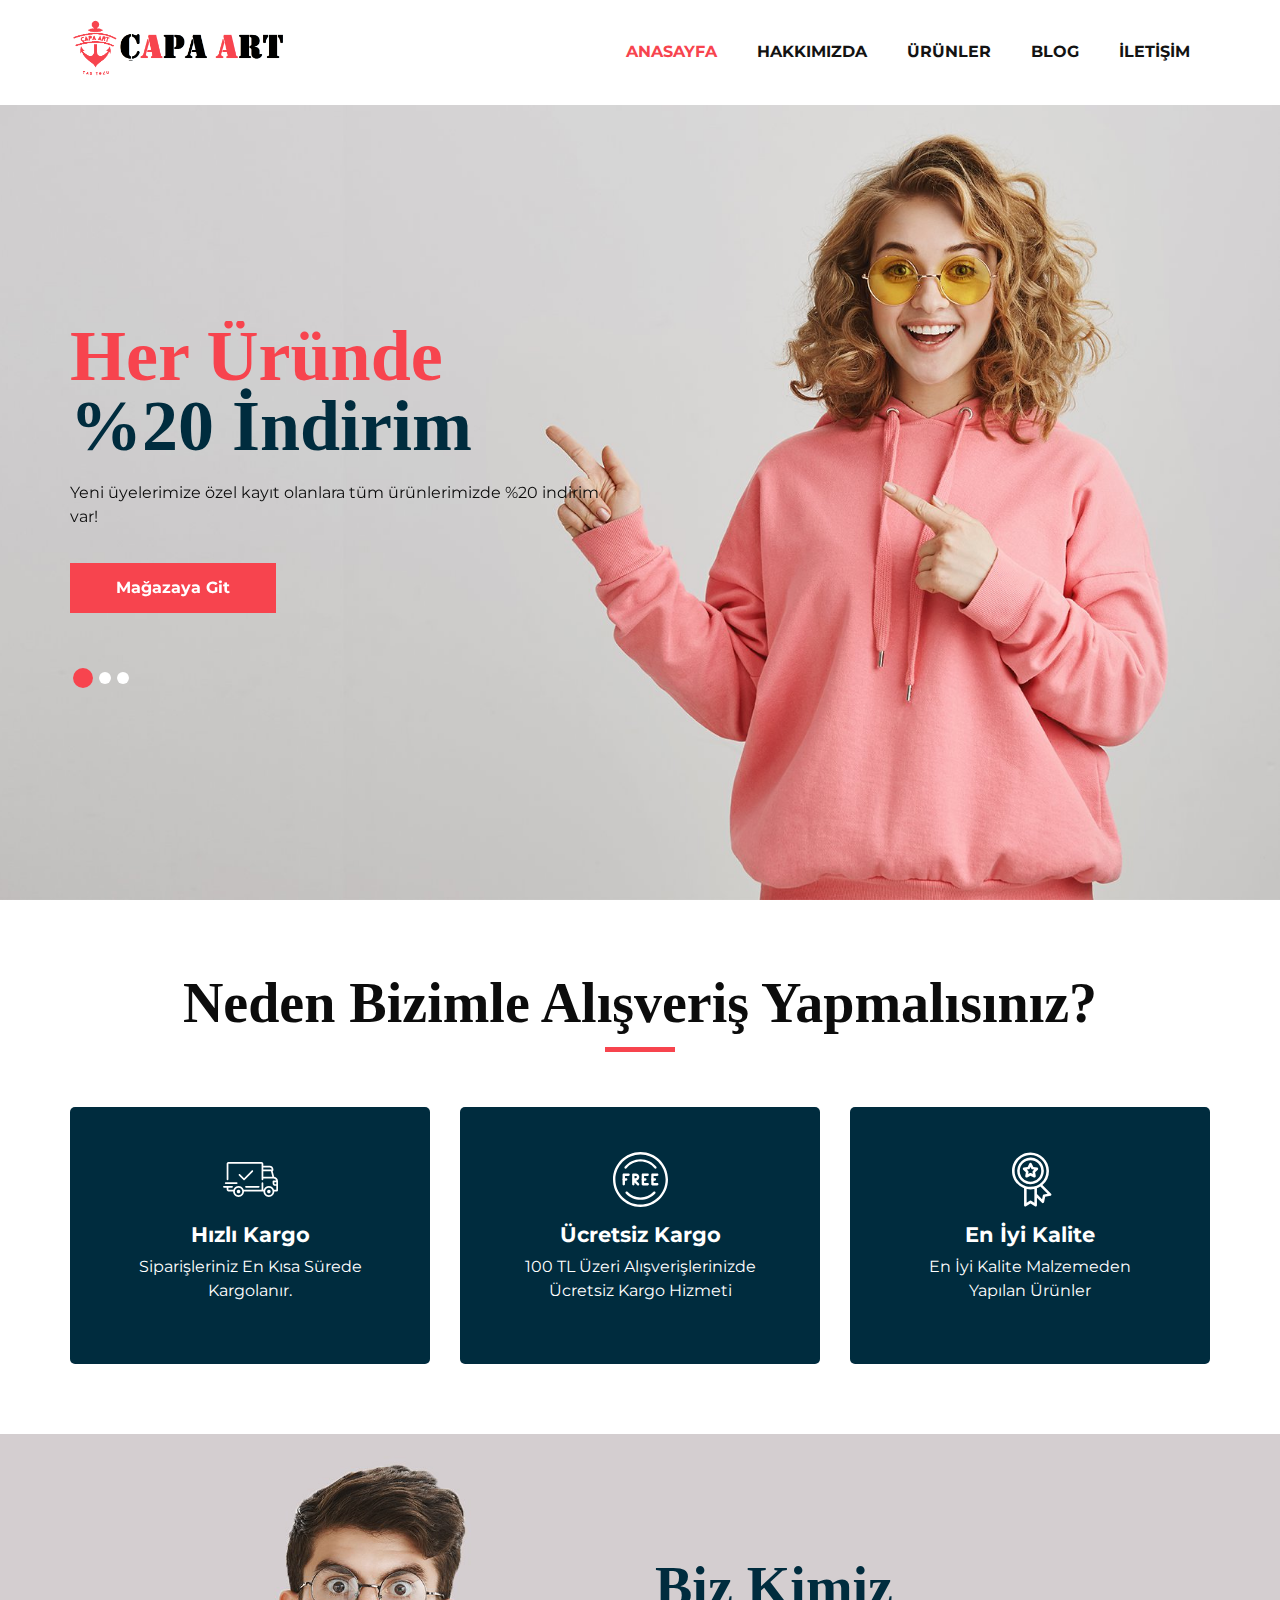
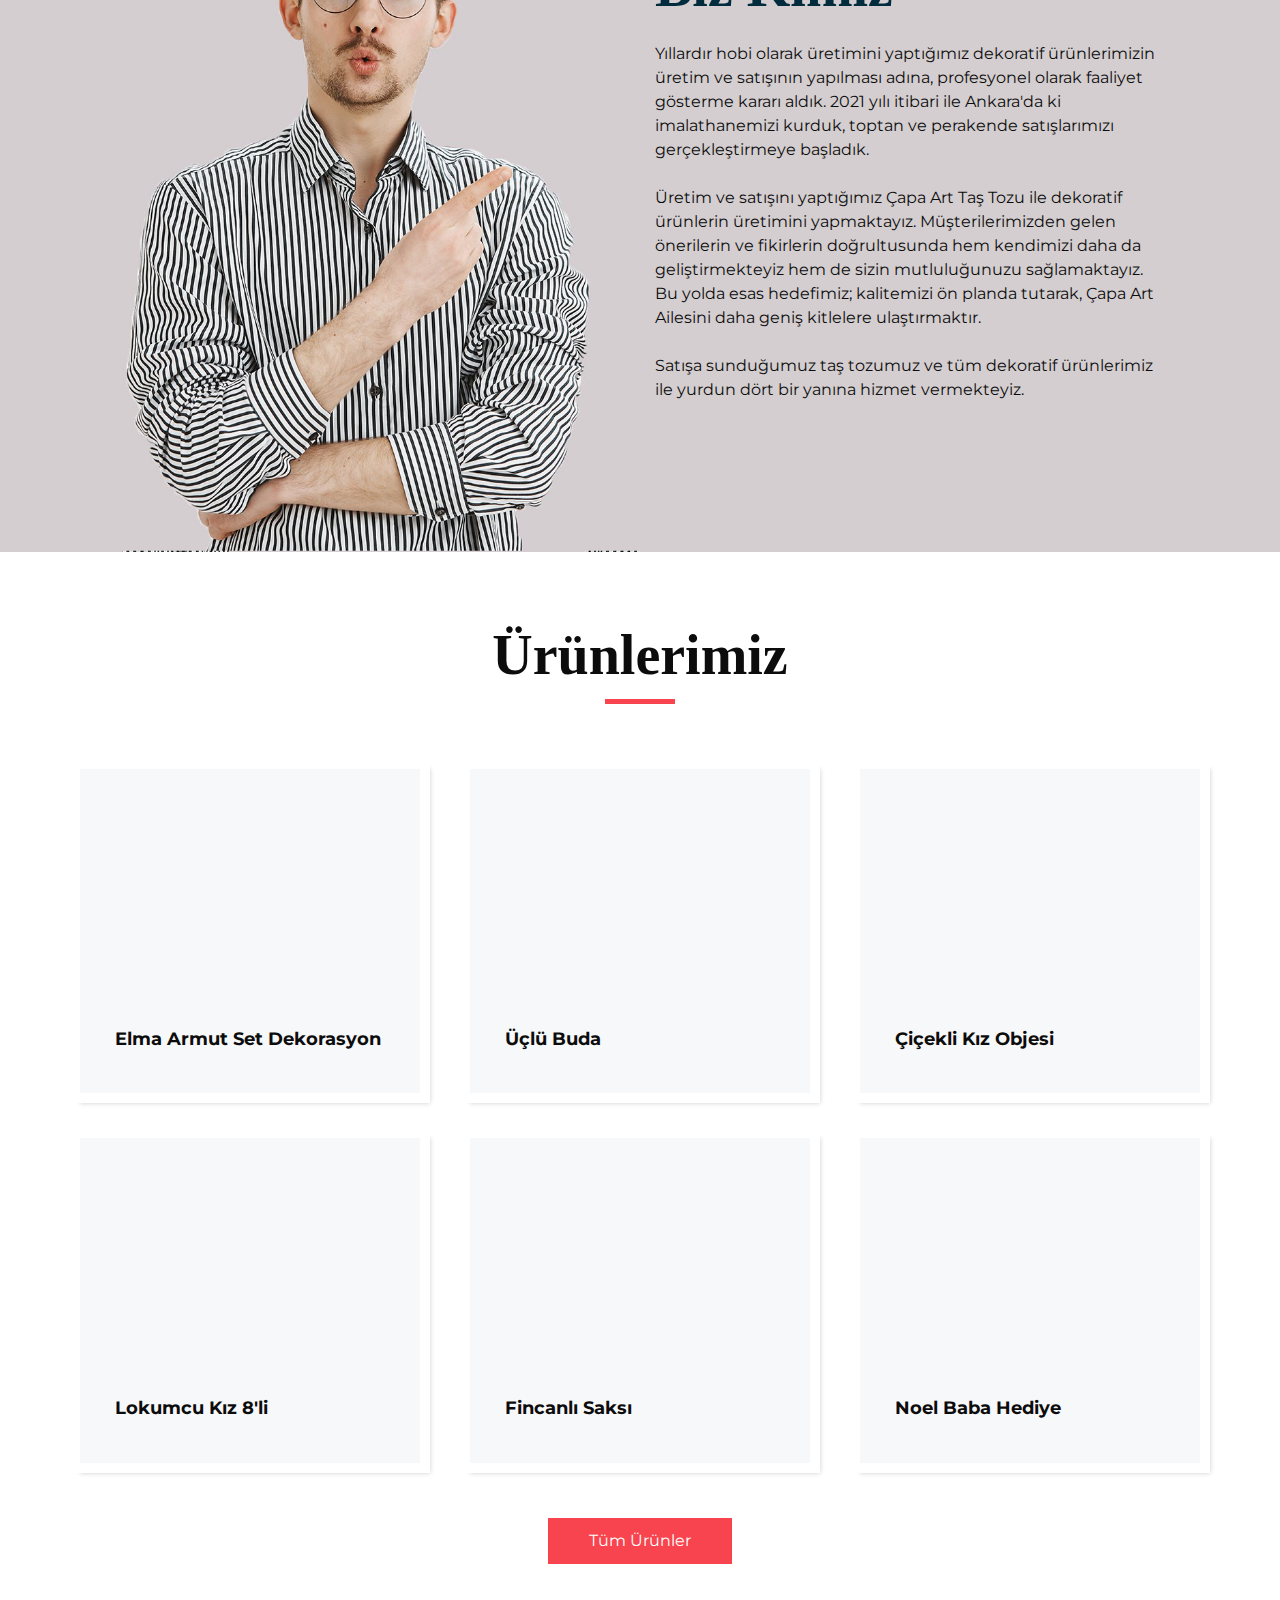
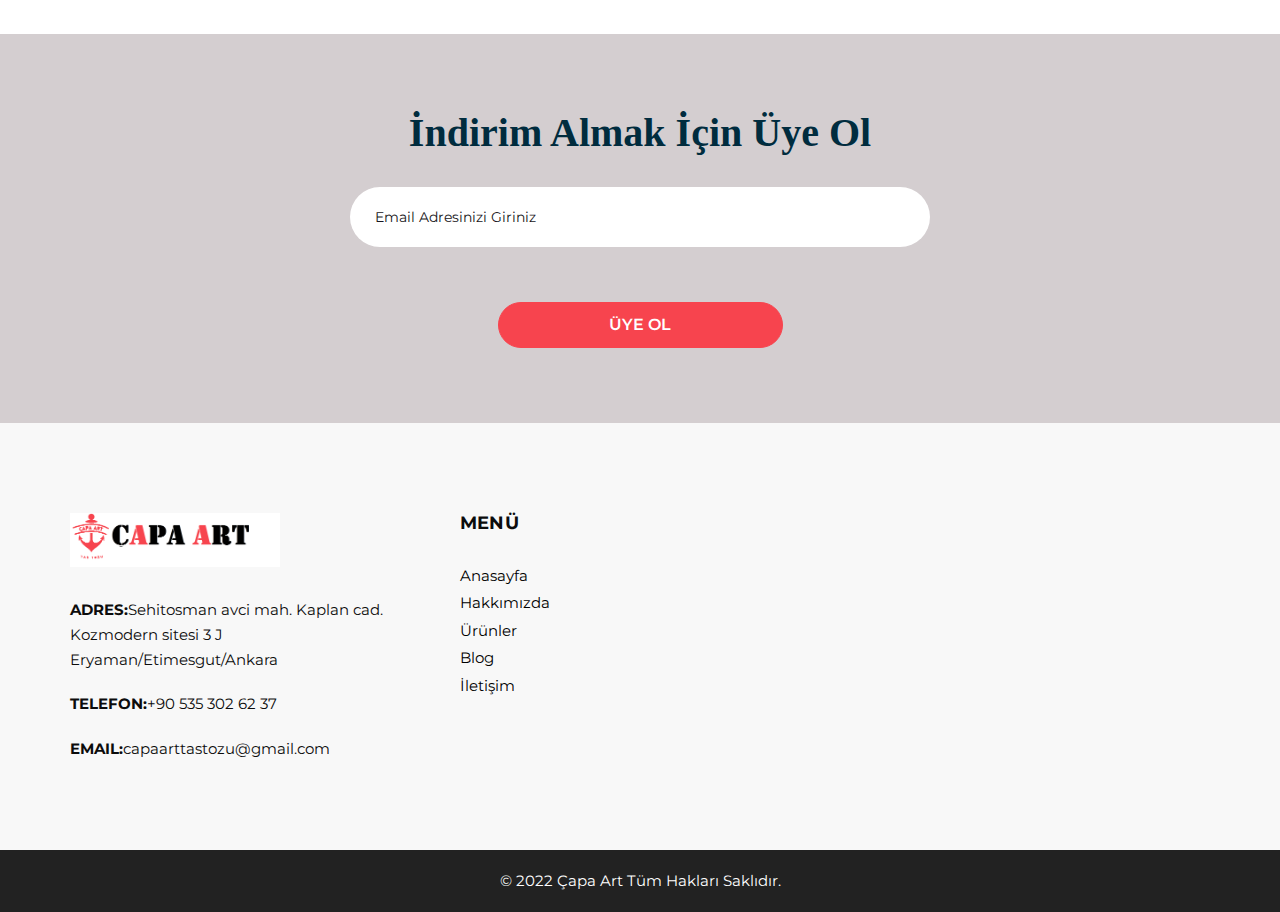
==== index.html @ 8fba6712 "Main | First commit" ====
<!DOCTYPE html>
<html>

<head>
   <!-- Basic -->
   <meta charset="UTF-8" />
   <meta http-equiv="X-UA-Compatible" content="IE=edge" />
   <!-- Mobile Metas -->
   <meta name="viewport" content="width=device-width, initial-scale=1, shrink-to-fit=no" />
   <!-- Site Metas -->
   <meta name="keywords" content="" />
   <meta name="description" content="" />
   <meta name="author" content="" />
   <link rel="shortcut icon" href="images/favicon.png" type="">
   <title>Çapa Art | Anasayfa</title>
   <!-- bootstrap core css -->
   <link rel="stylesheet" type="text/css" href="css/bootstrap.css" />
   <!-- font awesome style -->
   <link href="css/font-awesome.min.css" rel="stylesheet" />
   <!-- Custom styles for this template -->
   <link href="css/style.css" rel="stylesheet" />
   <!-- responsive style -->
   <link href="css/responsive.css" rel="stylesheet" />
</head>

<body>
   <div class="hero_area">
      <!-- header section strats -->
      <header class="header_section">
         <div class="container">
            <nav class="navbar navbar-expand-lg custom_nav-container ">
               <a class="navbar-brand" href="index.html"><img width="250" src="images/logo.png" alt="#" /></a>
               <button class="navbar-toggler" type="button" data-toggle="collapse" data-target="#navbarSupportedContent"
                  aria-controls="navbarSupportedContent" aria-expanded="false" aria-label="Toggle navigation">
                  <span class=""> </span>
               </button>
               <div class="collapse navbar-collapse" id="navbarSupportedContent">
                  <ul class="navbar-nav">
                     <li class="nav-item active">
                        <a class="nav-link" href="index.html">ANASAYFA <span class="sr-only">(current)</span></a>
                     </li>
                     <li class="nav-item dropdown">
                     </li>
                     <li class="nav-item">
                        <a class="nav-link" href="about.html">HAKKIMIZDA</a>
                     </li>
                     <li class="nav-item">
                        <a class="nav-link" href="product.html">ÜRÜNLER</a>
                     </li>
                     <li class="nav-item">
                        <a class="nav-link" href="blog_list.html">BLOG</a>
                     </li>
                     <li class="nav-item">
                        <a class="nav-link" href="contact.html">İLETİŞİM</a>
                     </li>
                  </ul>
               </div>
            </nav>
         </div>
      </header>
      <!-- end header section -->
      <!-- slider section -->
      <section class="slider_section ">
         <div class="slider_bg_box">
            <img src="images/slider-bg.jpg" alt="">
         </div>
         <div id="customCarousel1" class="carousel slide" data-ride="carousel">
            <div class="carousel-inner">
               <div class="carousel-item active">
                  <div class="container ">
                     <div class="row">
                        <div class="col-md-7 col-lg-6 ">
                           <div class="detail-box">
                              <h1>
                                 <span>
                                    Her Üründe
                                 </span>
                                 <br>
                                 %20 İndirim
                              </h1>
                              <p>
                                 Yeni üyelerimize özel kayıt olanlara tüm ürünlerimizde %20 indirim var!
                              </p>
                              <div class="btn-box">
                                 <a href="https://ty.gl/vfxxvucq46" class="btn1" target="_blank">
                                    Mağazaya Git
                                 </a>
                              </div>
                           </div>
                        </div>
                     </div>
                  </div>
               </div>
               <div class="carousel-item ">
                  <div class="container ">
                     <div class="row">
                        <div class="col-md-7 col-lg-6 ">
                           <div class="detail-box">
                              <h1>
                                 <span>
                                    Her Üründe
                                 </span>
                                 <br>
                                 %20 İndirim
                              </h1>
                              <p>
                                 Yeni üyelerimize özel kayıt olanlara tüm ürünlerimizde %20 indirim var!
                              </p>
                              <div class="btn-box">
                                 <a href="https://ty.gl/vfxxvucq46" class="btn1" target="_blank">
                                    Mağazaya Git
                                 </a>
                              </div>
                           </div>
                        </div>
                     </div>
                  </div>
               </div>
               <div class="carousel-item">
                  <div class="container ">
                     <div class="row">
                        <div class="col-md-7 col-lg-6 ">
                           <div class="detail-box">
                              <h1>
                                 <span>
                                    Her Üründe
                                 </span>
                                 <br>
                                 %20 İndirim
                              </h1>
                              <p>
                                 Yeni üyelerimize özel kayıt olanlara tüm ürünlerimizde %20 indirim var!
                              </p>
                              <div class="btn-box">
                                 <a href="https://ty.gl/vfxxvucq46" class="btn1" target="_blank">
                                    Mağazaya Git
                                 </a>
                              </div>
                           </div>
                        </div>
                     </div>
                  </div>
               </div>
            </div>
            <div class="container">
               <ol class="carousel-indicators">
                  <li data-target="#customCarousel1" data-slide-to="0" class="active"></li>
                  <li data-target="#customCarousel1" data-slide-to="1"></li>
                  <li data-target="#customCarousel1" data-slide-to="2"></li>
               </ol>
            </div>
         </div>
      </section>
      <!-- end slider section -->
   </div>
   <!-- why section -->
   <section class="why_section layout_padding">
      <div class="container">
         <div class="heading_container heading_center">
            <h2>
               Neden Bizimle Alışveriş Yapmalısınız?
            </h2>
         </div>
         <div class="row">
            <div class="col-md-4">
               <div class="box ">
                  <div class="img-box">
                     <svg version="1.1" id="Layer_1" xmlns="http://www.w3.org/2000/svg"
                        xmlns:xlink="http://www.w3.org/1999/xlink" x="0px" y="0px" viewBox="0 0 512 512"
                        style="enable-background:new 0 0 512 512;" xml:space="preserve">
                        <g>
                           <g>
                              <path d="M476.158,231.363l-13.259-53.035c3.625-0.77,6.345-3.986,6.345-7.839v-8.551c0-18.566-15.105-33.67-33.67-33.67h-60.392
                                    V110.63c0-9.136-7.432-16.568-16.568-16.568H50.772c-9.136,0-16.568,7.432-16.568,16.568V256c0,4.427,3.589,8.017,8.017,8.017
                                    c4.427,0,8.017-3.589,8.017-8.017V110.63c0-0.295,0.239-0.534,0.534-0.534h307.841c0.295,0,0.534,0.239,0.534,0.534v145.372
                                    c0,4.427,3.589,8.017,8.017,8.017c4.427,0,8.017-3.589,8.017-8.017v-9.088h94.569c0.008,0,0.014,0.002,0.021,0.002
                                    c0.008,0,0.015-0.001,0.022-0.001c11.637,0.008,21.518,7.646,24.912,18.171h-24.928c-4.427,0-8.017,3.589-8.017,8.017v17.102
                                    c0,13.851,11.268,25.119,25.119,25.119h9.086v35.273h-20.962c-6.886-19.883-25.787-34.205-47.982-34.205
                                    s-41.097,14.322-47.982,34.205h-3.86v-60.393c0-4.427-3.589-8.017-8.017-8.017c-4.427,0-8.017,3.589-8.017,8.017v60.391H192.817
                                    c-6.886-19.883-25.787-34.205-47.982-34.205s-41.097,14.322-47.982,34.205H50.772c-0.295,0-0.534-0.239-0.534-0.534v-17.637
                                    h34.739c4.427,0,8.017-3.589,8.017-8.017s-3.589-8.017-8.017-8.017H8.017c-4.427,0-8.017,3.589-8.017,8.017
                                    s3.589,8.017,8.017,8.017h26.188v17.637c0,9.136,7.432,16.568,16.568,16.568h43.304c-0.002,0.178-0.014,0.355-0.014,0.534
                                    c0,27.996,22.777,50.772,50.772,50.772s50.772-22.776,50.772-50.772c0-0.18-0.012-0.356-0.014-0.534h180.67
                                    c-0.002,0.178-0.014,0.355-0.014,0.534c0,27.996,22.777,50.772,50.772,50.772c27.995,0,50.772-22.776,50.772-50.772
                                    c0-0.18-0.012-0.356-0.014-0.534h26.203c4.427,0,8.017-3.589,8.017-8.017v-85.511C512,251.989,496.423,234.448,476.158,231.363z
                                    M375.182,144.301h60.392c9.725,0,17.637,7.912,17.637,17.637v0.534h-78.029V144.301z M375.182,230.881v-52.376h71.235
                                    l13.094,52.376H375.182z M144.835,401.904c-19.155,0-34.739-15.583-34.739-34.739s15.584-34.739,34.739-34.739
                                    c19.155,0,34.739,15.583,34.739,34.739S163.99,401.904,144.835,401.904z M427.023,401.904c-19.155,0-34.739-15.583-34.739-34.739
                                    s15.584-34.739,34.739-34.739c19.155,0,34.739,15.583,34.739,34.739S446.178,401.904,427.023,401.904z M495.967,299.29h-9.086
                                    c-5.01,0-9.086-4.076-9.086-9.086v-9.086h18.171V299.29z" />
                           </g>
                        </g>
                        <g>
                           <g>
                              <path
                                 d="M144.835,350.597c-9.136,0-16.568,7.432-16.568,16.568c0,9.136,7.432,16.568,16.568,16.568
                                    c9.136,0,16.568-7.432,16.568-16.568C161.403,358.029,153.971,350.597,144.835,350.597z" />
                           </g>
                        </g>
                        <g>
                           <g>
                              <path
                                 d="M427.023,350.597c-9.136,0-16.568,7.432-16.568,16.568c0,9.136,7.432,16.568,16.568,16.568
                                    c9.136,0,16.568-7.432,16.568-16.568C443.591,358.029,436.159,350.597,427.023,350.597z" />
                           </g>
                        </g>
                        <g>
                           <g>
                              <path d="M332.96,316.393H213.244c-4.427,0-8.017,3.589-8.017,8.017s3.589,8.017,8.017,8.017H332.96
                                    c4.427,0,8.017-3.589,8.017-8.017S337.388,316.393,332.96,316.393z" />
                           </g>
                        </g>
                        <g>
                           <g>
                              <path d="M127.733,282.188H25.119c-4.427,0-8.017,3.589-8.017,8.017s3.589,8.017,8.017,8.017h102.614
                                    c4.427,0,8.017-3.589,8.017-8.017S132.16,282.188,127.733,282.188z" />
                           </g>
                        </g>
                        <g>
                           <g>
                              <path d="M278.771,173.37c-3.13-3.13-8.207-3.13-11.337,0.001l-71.292,71.291l-37.087-37.087c-3.131-3.131-8.207-3.131-11.337,0
                                    c-3.131,3.131-3.131,8.206,0,11.337l42.756,42.756c1.565,1.566,3.617,2.348,5.668,2.348s4.104-0.782,5.668-2.348l76.96-76.96
                                    C281.901,181.576,281.901,176.501,278.771,173.37z" />
                           </g>
                        </g>
                        <g>
                        </g>
                        <g>
                        </g>
                        <g>
                        </g>
                        <g>
                        </g>
                        <g>
                        </g>
                        <g>
                        </g>
                        <g>
                        </g>
                        <g>
                        </g>
                        <g>
                        </g>
                        <g>
                        </g>
                        <g>
                        </g>
                        <g>
                        </g>
                        <g>
                        </g>
                        <g>
                        </g>
                        <g>
                        </g>
                     </svg>
                  </div>
                  <div class="detail-box">
                     <h5>
                        Hızlı Kargo
                     </h5>
                     <p>
                        Siparişleriniz En Kısa Sürede Kargolanır.
                     </p>
                  </div>
               </div>
            </div>
            <div class="col-md-4">
               <div class="box ">
                  <div class="img-box">
                     <svg version="1.1" id="Capa_1" xmlns="http://www.w3.org/2000/svg"
                        xmlns:xlink="http://www.w3.org/1999/xlink" x="0px" y="0px" viewBox="0 0 490.667 490.667"
                        style="enable-background:new 0 0 490.667 490.667;" xml:space="preserve">
                        <g>
                           <g>
                              <path d="M138.667,192H96c-5.888,0-10.667,4.779-10.667,10.667V288c0,5.888,4.779,10.667,10.667,10.667s10.667-4.779,10.667-10.667
                                    v-74.667h32c5.888,0,10.667-4.779,10.667-10.667S144.555,192,138.667,192z" />
                           </g>
                        </g>
                        <g>
                           <g>
                              <path d="M117.333,234.667H96c-5.888,0-10.667,4.779-10.667,10.667S90.112,256,96,256h21.333c5.888,0,10.667-4.779,10.667-10.667
                                    S123.221,234.667,117.333,234.667z" />
                           </g>
                        </g>
                        <g>
                           <g>
                              <path d="M245.333,0C110.059,0,0,110.059,0,245.333s110.059,245.333,245.333,245.333s245.333-110.059,245.333-245.333
                                    S380.608,0,245.333,0z M245.333,469.333c-123.52,0-224-100.48-224-224s100.48-224,224-224s224,100.48,224,224
                                    S368.853,469.333,245.333,469.333z" />
                           </g>
                        </g>
                        <g>
                           <g>
                              <path d="M386.752,131.989C352.085,88.789,300.544,64,245.333,64s-106.752,24.789-141.419,67.989
                                    c-3.691,4.587-2.965,11.307,1.643,14.997c4.587,3.691,11.307,2.965,14.976-1.643c30.613-38.144,76.096-60.011,124.8-60.011
                                    s94.187,21.867,124.779,60.011c2.112,2.624,5.205,3.989,8.32,3.989c2.368,0,4.715-0.768,6.677-2.347
                                    C389.717,143.296,390.443,136.576,386.752,131.989z" />
                           </g>
                        </g>
                        <g>
                           <g>
                              <path
                                 d="M376.405,354.923c-4.224-4.032-11.008-3.861-15.061,0.405c-30.613,32.235-71.808,50.005-116.011,50.005
                                    s-85.397-17.771-115.989-50.005c-4.032-4.309-10.816-4.437-15.061-0.405c-4.309,4.053-4.459,10.816-0.405,15.083
                                    c34.667,36.544,81.344,56.661,131.456,56.661s96.789-20.117,131.477-56.661C380.864,365.739,380.693,358.976,376.405,354.923z" />
                           </g>
                        </g>
                        <g>
                           <g>
                              <path d="M206.805,255.723c15.701-2.027,27.861-15.488,27.861-31.723c0-17.643-14.357-32-32-32h-21.333
                                    c-5.888,0-10.667,4.779-10.667,10.667v42.581c0,0.043,0,0.107,0,0.149V288c0,5.888,4.779,10.667,10.667,10.667
                                    S192,293.888,192,288v-16.917l24.448,24.469c2.091,2.069,4.821,3.115,7.552,3.115c2.731,0,5.461-1.045,7.531-3.136
                                    c4.16-4.16,4.16-10.923,0-15.083L206.805,255.723z M192,234.667v-21.333h10.667c5.867,0,10.667,4.779,10.667,10.667
                                    s-4.8,10.667-10.667,10.667H192z" />
                           </g>
                        </g>
                        <g>
                           <g>
                              <path d="M309.333,277.333h-32v-64h32c5.888,0,10.667-4.779,10.667-10.667S315.221,192,309.333,192h-42.667
                                    c-5.888,0-10.667,4.779-10.667,10.667V288c0,5.888,4.779,10.667,10.667,10.667h42.667c5.888,0,10.667-4.779,10.667-10.667
                                    S315.221,277.333,309.333,277.333z" />
                           </g>
                        </g>
                        <g>
                           <g>
                              <path d="M288,234.667h-21.333c-5.888,0-10.667,4.779-10.667,10.667S260.779,256,266.667,256H288
                                    c5.888,0,10.667-4.779,10.667-10.667S293.888,234.667,288,234.667z" />
                           </g>
                        </g>
                        <g>
                           <g>
                              <path d="M394.667,277.333h-32v-64h32c5.888,0,10.667-4.779,10.667-10.667S400.555,192,394.667,192H352
                                    c-5.888,0-10.667,4.779-10.667,10.667V288c0,5.888,4.779,10.667,10.667,10.667h42.667c5.888,0,10.667-4.779,10.667-10.667
                                    S400.555,277.333,394.667,277.333z" />
                           </g>
                        </g>
                        <g>
                           <g>
                              <path d="M373.333,234.667H352c-5.888,0-10.667,4.779-10.667,10.667S346.112,256,352,256h21.333
                                    c5.888,0,10.667-4.779,10.667-10.667S379.221,234.667,373.333,234.667z" />
                           </g>
                        </g>
                        <g>
                        </g>
                        <g>
                        </g>
                        <g>
                        </g>
                        <g>
                        </g>
                        <g>
                        </g>
                        <g>
                        </g>
                        <g>
                        </g>
                        <g>
                        </g>
                        <g>
                        </g>
                        <g>
                        </g>
                        <g>
                        </g>
                        <g>
                        </g>
                        <g>
                        </g>
                        <g>
                        </g>
                        <g>
                        </g>
                     </svg>
                  </div>
                  <div class="detail-box">
                     <h5>
                        Ücretsiz Kargo
                     </h5>
                     <p>
                        100 TL Üzeri Alışverişlerinizde Ücretsiz Kargo Hizmeti
                     </p>
                  </div>
               </div>
            </div>
            <div class="col-md-4">
               <div class="box ">
                  <div class="img-box">
                     <svg id="_30_Premium" height="512" viewBox="0 0 512 512" width="512"
                        xmlns="http://www.w3.org/2000/svg" data-name="30_Premium">
                        <g id="filled">
                           <path
                              d="m252.92 300h3.08a124.245 124.245 0 1 0 -4.49-.09c.075.009.15.023.226.03.394.039.789.06 1.184.06zm-96.92-124a100 100 0 1 1 100 100 100.113 100.113 0 0 1 -100-100z" />
                           <path
                              d="m447.445 387.635-80.4-80.4a171.682 171.682 0 0 0 60.955-131.235c0-94.841-77.159-172-172-172s-172 77.159-172 172c0 73.747 46.657 136.794 112 161.2v158.8c-.3 9.289 11.094 15.384 18.656 9.984l41.344-27.562 41.344 27.562c7.574 5.4 18.949-.7 18.656-9.984v-70.109l46.6 46.594c6.395 6.789 18.712 3.025 20.253-6.132l9.74-48.724 48.725-9.742c9.163-1.531 12.904-13.893 6.127-20.252zm-339.445-211.635c0-81.607 66.393-148 148-148s148 66.393 148 148-66.393 148-148 148-148-66.393-148-148zm154.656 278.016a12 12 0 0 0 -13.312 0l-29.344 19.562v-129.378a172.338 172.338 0 0 0 72 0v129.38zm117.381-58.353a12 12 0 0 0 -9.415 9.415l-6.913 34.58-47.709-47.709v-54.749a171.469 171.469 0 0 0 31.467-15.6l67.151 67.152z" />
                           <path
                              d="m287.62 236.985c8.349 4.694 19.251-3.212 17.367-12.618l-5.841-35.145 25.384-25c7.049-6.5 2.89-19.3-6.634-20.415l-35.23-5.306-15.933-31.867c-4.009-8.713-17.457-8.711-21.466 0l-15.933 31.866-35.23 5.306c-9.526 1.119-13.681 13.911-6.634 20.415l25.384 25-5.841 35.145c-1.879 9.406 9 17.31 17.367 12.618l31.62-16.414zm-53-32.359 2.928-17.615a12 12 0 0 0 -3.417-10.516l-12.721-12.531 17.658-2.66a12 12 0 0 0 8.947-6.5l7.985-15.971 7.985 15.972a12 12 0 0 0 8.947 6.5l17.658 2.66-12.723 12.535a12 12 0 0 0 -3.417 10.516l2.928 17.615-15.849-8.231a12 12 0 0 0 -11.058 0z" />
                        </g>
                     </svg>
                  </div>
                  <div class="detail-box">
                     <h5>
                        En İyi Kalite
                     </h5>
                     <p>
                        En İyi Kalite Malzemeden Yapılan Ürünler
                     </p>
                  </div>
               </div>
            </div>
         </div>
      </div>
   </section>
   <!-- end why section -->

   <!-- arrival section -->
   <section class="arrival_section">
      <div class="container">
         <div class="box">
            <div class="arrival_bg_box">
               <img src="images/arrival-bg.png" alt="">
            </div>
            <div class="row">
               <div class="col-md-6 ml-auto">
                  <div class="heading_container remove_line_bt">
                     <h2>
                        Biz Kimiz
                     </h2>
                  </div>
                  <p style="margin-top: 20px;margin-bottom: 30px;">
                     Yıllardır hobi olarak üretimini yaptığımız dekoratif ürünlerimizin üretim ve satışının yapılması
                     adına, profesyonel olarak faaliyet gösterme kararı aldık. 2021 yılı itibari ile Ankara'da ki
                     imalathanemizi kurduk, toptan ve perakende satışlarımızı gerçekleştirmeye başladık.
                     <br><br>
                     Üretim ve satışını yaptığımız Çapa Art Taş Tozu ile dekoratif ürünlerin üretimini yapmaktayız.
                     Müşterilerimizden gelen önerilerin ve fikirlerin doğrultusunda hem kendimizi daha da
                     geliştirmekteyiz hem de sizin mutluluğunuzu sağlamaktayız. Bu yolda esas hedefimiz; kalitemizi ön
                     planda tutarak, Çapa Art Ailesini daha geniş kitlelere ulaştırmaktır.
                     <br><br>
                     Satışa sunduğumuz taş tozumuz ve tüm dekoratif ürünlerimiz ile yurdun dört bir yanına hizmet
                     vermekteyiz.
                  </p>
               </div>
            </div>
         </div>
      </div>
   </section>
   <!-- end arrival section -->

   <!-- product section -->
   <section class="product_section layout_padding">
      <div class="container">
         <div class="heading_container heading_center">
            <h2>
               Ürünlerimiz
            </h2>
         </div>
         <div class="row">
            <div class="col-sm-6 col-md-4 col-lg-4">
               <div class="box">
                  <div class="option_container">
                     <div class="options">
                        <a href="https://www.trendyol.com/pd/capaart/elma-armut-set-dekorasyon-p-356687159?boutiqueId=61&merchantId=430963&filterOverPriceListings=false" class="option2" target="_blank">
                           Şimdi Al
                        </a>
                     </div>
                  </div>
                  <div class="img-box">
                     <img src="https://cdn.dsmcdn.com/ty539/product/media/images/20220923/1/178693247/575544920/1/1_org_zoom.jpg" alt="">
                  </div>
                  <div class="detail-box">
                     <h5>
                        Elma Armut Set Dekorasyon
                     </h5>
                  </div>
               </div>
            </div>
            <div class="col-sm-6 col-md-4 col-lg-4">
               <div class="box">
                  <div class="option_container">
                     <div class="options">
                        <a href="https://www.trendyol.com/pd/capaart/uclu-buda-p-132613426?boutiqueId=61&merchantId=430963&filterOverPriceListings=false" class="option2" target="_blank">
                           Şimdi Al
                        </a>
                     </div>
                  </div>
                  <div class="img-box">
                     <img src="https://cdn.dsmcdn.com/ty158/product/media/images/20210815/17/118834728/227393392/0/0_org_zoom.jpg" alt="">
                  </div>
                  <div class="detail-box">
                     <h5>
                        Üçlü Buda
                     </h5>
                  </div>
               </div>
            </div>
            <div class="col-sm-6 col-md-4 col-lg-4">
               <div class="box">
                  <div class="option_container">
                     <div class="options">
                        <a href="https://www.trendyol.com/pd/capaart/cicekli-kiz-objesi-p-167688982?boutiqueId=61&merchantId=430963&filterOverPriceListings=false" class="option2" target="_blank">
                           Şimdi Al
                        </a>
                     </div>
                  </div>
                  <div class="img-box">
                     <img src="https://cdn.dsmcdn.com/ty209/product/media/images/20211024/21/155697282/273058395/0/0_org_zoom.jpg" alt="">
                  </div>
                  <div class="detail-box">
                     <h5>
                        Çiçekli Kız Objesi
                     </h5>
                  </div>
               </div>
            </div>
            <div class="col-sm-6 col-md-4 col-lg-4">
               <div class="box">
                  <div class="option_container">
                     <div class="options">
                        <a href="https://www.trendyol.com/capaart/lokumcu-kiz-8-li-p-140455099?boutiqueId=61&merchantId=430963&filterOverPriceListings=false&sav=true" class="option2" target="_blank">
                           Şimdi Al
                        </a>
                     </div>
                  </div>
                  <div class="img-box">
                     <img src="https://cdn.dsmcdn.com/ty296/product/media/images/20220114/17/26692023/238621809/1/1_org_zoom.jpg" alt="">
                  </div>
                  <div class="detail-box">
                     <h5>
                        Lokumcu Kız 8'li
                     </h5>
                  </div>
               </div>
            </div>
            <div class="col-sm-6 col-md-4 col-lg-4">
               <div class="box">
                  <div class="option_container">
                     <div class="options">
                        <a href="https://www.trendyol.com/pd/capaart/fincanli-saksi-p-140512821?boutiqueId=61&merchantId=430963&filterOverPriceListings=false" class="option2" target="_blank">
                           Şimdi Al
                        </a>
                     </div>
                  </div>
                  <div class="img-box">
                     <img src="https://cdn.dsmcdn.com/ty172/product/media/images/20210907/22/127314982/238688054/0/0_org_zoom.jpg" alt="">
                  </div>
                  <div class="detail-box">
                     <h5>
                        Fincanlı Saksı
                     </h5>
                  </div>
               </div>
            </div>
            <div class="col-sm-6 col-md-4 col-lg-4">
               <div class="box">
                  <div class="option_container">
                     <div class="options">
                        <a href="https://www.trendyol.com/capaart/noel-baba-hediye-p-205269944?boutiqueId=61&merchantId=430963&filterOverPriceListings=false&sav=true" class="option2" target="_blank">
                           Şimdi Al
                        </a>
                     </div>
                  </div>
                  <div class="img-box">
                     <img src="https://cdn.dsmcdn.com/ty269/product/media/images/20211211/9/8690257/334948841/1/1_org_zoom.jpg" alt="">
                  </div>
                  <div class="detail-box">
                     <h5>
                        Noel Baba Hediye
                     </h5>
                  </div>
               </div>
            </div>
         </div>
         <div class="btn-box">
            <a href="product.html">
               Tüm Ürünler
            </a>
         </div>
      </div>
   </section>
   <!-- end product section -->

   <!-- subscribe section -->
   <section class="subscribe_section">
      <div class="container-fuild">
         <div class="box">
            <div class="row">
               <div class="col-md-6 offset-md-3">
                  <div class="subscribe_form ">
                     <div class="heading_container heading_center">
                        <h3>İndirim Almak İçin Üye Ol</h3>
                     </div>
                     <form action="">
                        <input type="email" placeholder="Email Adresinizi Giriniz">
                        <button>
                           Üye Ol
                        </button>
                     </form>
                  </div>
               </div>
            </div>
         </div>
      </div>
   </section>
   <!-- end subscribe section -->
   <!-- footer start -->
   <footer>
      <div class="container">
         <div class="row">
            <div class="col-md-4">
               <div class="full">
                  <div class="logo_footer">
                     <a href="#"><img width="210" src="images/logo.png" alt="#" /></a>
                  </div>
                  <div class="information_f">
                     <p><strong>ADRES:</strong>Sehitosman avci mah. Kaplan cad. Kozmodern sitesi 3 J
                        Eryaman/Etimesgut/Ankara</p>
                     <p><strong>TELEFON:</strong>+90 535 302 62 37</p>
                     <p><strong>EMAIL:</strong>capaarttastozu@gmail.com</p>
                  </div>
               </div>
            </div>
            <div class="col-md-8">
               <div class="row">
                  <div class="col-md-3">
                     <div class="row">
                        <div class="col-md-6">
                           <div class="widget_menu">
                              <h3>Menü</h3>
                              <ul>
                                 <li><a href="index.html">Anasayfa</a></li>
                                 <li><a href="about.html">Hakkımızda</a></li>
                                 <li><a href="product.html">Ürünler</a></li>
                                 <li><a href="blog_list.html">Blog</a></li>
                                 <li><a href="contact.html">İletişim</a></li>
                              </ul>
                           </div>
                        </div>
                     </div>
                  </div>
               </div>
            </div>
         </div>
   </footer>
   <!-- footer end -->
   <div class="cpy_">
      <p>© 2022 Çapa Art Tüm Hakları Saklıdır.</p>
   </div>
   <!-- jQery -->
   <script src="js/jquery-3.4.1.min.js"></script>
   <!-- popper js -->
   <script src="js/popper.min.js"></script>
   <!-- bootstrap js -->
   <script src="js/bootstrap.js"></script>
   <!-- custom js -->
   <script src="js/custom.js"></script>
</body>

</html>
---- css/style.css ----
@import url('https://fonts.googleapis.com/css2?family=Montserrat:ital,wght@0,100;0,200;0,300;0,400;0,500;0,600;0,700;0,800;0,900;1,100;1,200;1,300;1,400;1,500;1,600;1,700;1,800;1,900&display=swap');

* {
  box-sizing: border-box;
}
body {
  font-family: 'Montserrat', sans-serif;
  color: #0c0c0c;
  background-color: #ffffff;
  overflow-x: hidden;
}

.layout_padding {
  padding: 70px 0;
}

.layout_padding2 {
  padding: 75px 0;
}

.layout_padding2-top {
  padding-top: 75px;
}

.layout_padding2-bottom {
  padding-bottom: 75px;
}

.layout_padding-top {
  padding-top: 90px;
}

.layout_padding-bottom {
  padding-bottom: 90px;
}

h1,
h2 {
  font-family: 'Playfair Display', serif;
}

.heading_container {
  display: -webkit-box;
  display: -ms-flexbox;
  display: flex;
  -webkit-box-orient: vertical;
  -webkit-box-direction: normal;
      -ms-flex-direction: column;
          flex-direction: column;
  -webkit-box-align: start;
      -ms-flex-align: start;
          align-items: flex-start;
}

.heading_container h2 {
    position: relative;
    margin-bottom: 0;
    font-size: 3.5rem;
    font-weight: bold;
}

.heading_container h2::after {
    content: "";
    display: block;
    width: 70px;
    height: 5px;
    background: #f7444e;
    margin: 10px auto 10px;
}

.heading_container h2 span {
  color: #f7444e;
}

.heading_container p {
  margin-top: 10px;
  margin-bottom: 0;
}

.heading_container.heading_center {
  -webkit-box-align: center;
      -ms-flex-align: center;
          align-items: center;
  text-align: center;
}

a,
a:hover,
a:focus {
  text-decoration: none;
}

a:hover,
a:focus {
  color: initial;
}

.btn,
.btn:focus {
  outline: none !important;
  -webkit-box-shadow: none;
          box-shadow: none;
}

/*header section*/
.hero_area {
  position: relative;
  min-height: 100vh;
  display: -webkit-box;
  display: -ms-flexbox;
  display: flex;
  -webkit-box-orient: vertical;
  -webkit-box-direction: normal;
      -ms-flex-direction: column;
          flex-direction: column;
}

.sub_page .hero_area {
  min-height: auto;
  -webkit-box-shadow: 0 0 5px 0 rgba(0, 0, 0, 0.25);
          box-shadow: 0 0 5px 0 rgba(0, 0, 0, 0.25);
}

.header_section {
    padding: 15px 0;
}

.header_section .container-fluid {
  padding-right: 25px;
  padding-left: 25px;
}

.navbar-brand {
  font-family: 'Playfair Display', serif;
}

.navbar-brand span {
  font-weight: bold;
  font-size: 32px;
  color: #000000;
}

.custom_nav-container {
  padding: 0;
}

.custom_nav-container .navbar-nav {
  margin-left: auto;
}

.custom_nav-container .navbar-nav .nav-item .nav-link {
    padding: 5px 20px;
    color: #131313;
    text-align: center;
    text-transform: uppercase;
    border-radius: 5px;
    -webkit-transition: all 0.3s;
    transition: all 0.3s;
    font-weight: 700;
}

.custom_nav-container .navbar-nav .nav-item .nav-link svg {
  width: 17px;
  height: auto;
  fill: #000000;
  margin-bottom: 2px;
}

.custom_nav-container .navbar-nav .nav-item:hover .nav-link, .custom_nav-container .navbar-nav .nav-item.active .nav-link {
  color: #f7444e;
}

.custom_nav-container .navbar-nav .nav-item:hover .nav-link svg, .custom_nav-container .navbar-nav .nav-item.active .nav-link svg {
  fill: #f7444e;
}

.custom_nav-container .nav_search-btn {
  width: 35px;
  height: 35px;
  padding: 0;
  border: none;
  color: #000000;
}

.custom_nav-container .nav_search-btn:hover {
  color: #f7444e;
}

.custom_nav-container .navbar-toggler {
  outline: none;
}

.custom_nav-container .navbar-toggler {
  padding: 0;
  width: 37px;
  height: 42px;
  -webkit-transition: all 0.3s;
  transition: all 0.3s;
}

.custom_nav-container .navbar-toggler span {
  display: block;
  width: 35px;
  height: 4px;
  background-color: #000000;
  margin: 7px 0;
  -webkit-transition: all 0.3s;
  transition: all 0.3s;
  position: relative;
  border-radius: 5px;
  transition: all 0.3s;
}

.custom_nav-container .navbar-toggler span::before, .custom_nav-container .navbar-toggler span::after {
  content: "";
  position: absolute;
  left: 0;
  height: 100%;
  width: 100%;
  background-color: #000000;
  top: -10px;
  border-radius: 5px;
  -webkit-transition: all 0.3s;
  transition: all 0.3s;
}

.custom_nav-container .navbar-toggler span::after {
  top: 10px;
}

.custom_nav-container .navbar-toggler[aria-expanded="true"] {
  -webkit-transform: rotate(360deg);
          transform: rotate(360deg);
}

.custom_nav-container .navbar-toggler[aria-expanded="true"] span {
  -webkit-transform: rotate(45deg);
          transform: rotate(45deg);
}

.custom_nav-container .navbar-toggler[aria-expanded="true"] span::before, .custom_nav-container .navbar-toggler[aria-expanded="true"] span::after {
  -webkit-transform: rotate(90deg);
          transform: rotate(90deg);
  top: 0;
}

/*end header section*/
/* slider section */
.slider_section {
  -webkit-box-flex: 1;
      -ms-flex: 1;
          flex: 1;
  display: -webkit-box;
  display: -ms-flexbox;
  display: flex;
  -webkit-box-align: center;
      -ms-flex-align: center;
          align-items: center;
  position: relative;
  padding: 90px 0 75px 0;
}

.slider_section .row {
  -webkit-box-align: center;
      -ms-flex-align: center;
          align-items: center;
}

.slider_section #customCarousel1 {
  width: 100%;
  position: unset;
}

.slider_section .detail-box h1 {
    font-size: 4.5rem;
    font-weight: bold;
    margin-bottom: 15px;
    color: #002c3e;
    line-height: 70px;
}

.slider_section .detail-box h1 span {
  color: #f7444e;
}

.slider_section .detail-box p {
    font-size: 16px;
    margin-top: 20px;
    margin-bottom: 1.5rem;
}

.slider_section .detail-box a {
    display: inline-block;
    padding: 12px 45px;
    background-color: #f7444e;
    border: 1px solid #f7444e;
    color: #ffffff;
    border-radius: 0;
    -webkit-transition: all 0.3s;
    transition: all 0.3s;
    margin-top: 10px;
    font-weight: 700;
}

.slider_section .detail-box a:hover {
  background-color: transparent;
  color: #f7444e;
}

.slider_section .img-box img {
  width: 100%;
}

.slider_section .carousel-indicators {
  position: unset;
  margin: 0;
  margin-top: 45px;
  -webkit-box-pack: start;
      -ms-flex-pack: start;
          justify-content: flex-start;
  -webkit-box-align: center;
      -ms-flex-align: center;
          align-items: center;
}

.slider_section .carousel-indicators li {
  background-color: #ffffff;
  width: 12px;
  height: 12px;
  border-radius: 100%;
  opacity: 1;
}

.slider_section .carousel-indicators li.active {
  width: 20px;
  height: 20px;
  background-color: #f7444e;
}

.slider_bg_box {
  position: absolute;
  top: 0;
  left: 0;
  width: 100%;
  height: 100%;
  z-index: -1;
}

.slider_bg_box img {
  width: 100%;
  height: 100%;
  -o-object-fit: cover;
     object-fit: cover;
  -o-object-position: top right;
     object-position: top right;
}

.product_section .heading_container {
  margin-bottom: 20px;
}

.product_section .box {
    position: relative;
    margin-top: 25px;
    padding: 35px 35px;
    background-color: #f7f8f9;
    -webkit-transition: all .3s;
    transition: all .3s;
    overflow: hidden;
    box-shadow: 5px 5px 5px -5px rgba(0,0,0,.2);
    border: solid #fff 10px;
}

.product_section .box .img-box {
  display: -webkit-box;
  display: -ms-flexbox;
  display: flex;
  -webkit-box-pack: center;
      -ms-flex-pack: center;
          justify-content: center;
  -webkit-box-align: center;
      -ms-flex-align: center;
          align-items: center;
  height: 215px;
}

.product_section .box .img-box img {
  max-width: 100%;
  max-height: 200px;
  -webkit-transition: all .3s;
  transition: all .3s;
}

.product_section .box .detail-box {
  text-align: center;
  display: -webkit-box;
  display: -ms-flexbox;
  display: flex;
  -webkit-box-pack: justify;
      -ms-flex-pack: justify;
          justify-content: space-between;
}

.product_section .box .detail-box h5 {
  font-size: 18px;
  margin-top: 10px;
}

.product_section .box .detail-box h6 {
  margin-top: 10px;
  color: #002c3e;
  font-weight: 600;
}

.product_section .box:hover img {
  -webkit-transform: scale(1.1);
          transform: scale(1.1);
}

.product_section .box:hover .option_container {
  opacity: 1;
  visibility: visible;
  -webkit-transform: translateY(0);
          transform: translateY(0);
}
.arrival_section {
    background-color: #d4ced0;
}
.product_section .option_container {
  position: absolute;
  top: 0;
  left: 0;
  width: 100%;
  height: 100%;
  display: -webkit-box;
  display: -ms-flexbox;
  display: flex;
  -webkit-box-pack: center;
      -ms-flex-pack: center;
          justify-content: center;
  -webkit-box-align: center;
      -ms-flex-align: center;
          align-items: center;
  background-color: rgba(255, 255, 255, 0.6);
  z-index: 3;
  opacity: 0;
  visibility: hidden;
  -webkit-transition: all .2s;
  transition: all .2s;
  -webkit-transform: translateY(100%);
          transform: translateY(100%);
}

.product_section .options {
  display: -webkit-box;
  display: -ms-flexbox;
  display: flex;
  -webkit-box-orient: vertical;
  -webkit-box-direction: normal;
      -ms-flex-direction: column;
          flex-direction: column;
  -webkit-box-align: center;
      -ms-flex-align: center;
          align-items: center;
}

.product_section .options a {
  display: inline-block;
  padding: 8px 15px;
  border-radius: 30px;
  width: 165px;
  text-align: center;
  -webkit-transition: all .3s;
  transition: all .3s;
  margin: 5px 0;
}

.product_section .options .option1 {
  background-color: #f7444e;
  border: 1px solid #f7444e;
  color: #ffffff;
}

.product_section .options .option1:hover {
  background-color: transparent;
  color: #f7444e;
}

.product_section .options .option2 {
  background-color: #000000;
  border: 1px solid #000000;
  color: #ffffff;
}

.product_section .options .option2:hover {
  background-color: transparent;
  color: #000000;
}

.product_section .btn-box {
  display: -webkit-box;
  display: -ms-flexbox;
  display: flex;
  -webkit-box-pack: center;
      -ms-flex-pack: center;
          justify-content: center;
  margin-top: 45px;
}

.product_section .btn-box a {
  display: inline-block;
  padding: 10px 40px;
  background-color: #f7444e;
  border: 1px solid #f7444e;
  color: #ffffff;
  border-radius: 0;
  -webkit-transition: all 0.3s;
  transition: all 0.3s;
}

.product_section .btn-box a:hover {
  background-color: transparent;
  color: #f7444e;
}

.arrival_section .heading_container {
  color: #002c3e;
  margin-bottom: 10px;
}

.arrival_section .box {
  padding: 120px 45px;
  position: relative;
}

.arrival_section .arrival_bg_box {
    position: absolute;
    top: 0;
    left: 0;
    width: 100%;
    height: 100%;
    z-index: 3;
}

.arrival_section .arrival_bg_box img {
    width: 50%;
    height: 100%;
    -o-object-fit: cover;
    object-fit: cover;
    -o-object-position: top left;
    object-position: top left;
}

.arrival_section a {
  display: inline-block;
  padding: 10px 45px;
  background-color: #f7444e;
  border: 1px solid #f7444e;
  color: #ffffff;
  border-radius: 0;
  -webkit-transition: all 0.3s;
  transition: all 0.3s;
}

.arrival_section a:hover {
  background-color: transparent;
  color: #f7444e;
}

.why_section .box {
    text-align: center;
    margin-top: 45px;
    background-color: #002c3e;
    padding: 45px 50px;
    border-radius: 5px;
    color: #ffffff;
}

.detail-box h5 {
    font-size: 21px;
    font-weight: 700;
}

.remove_line_bt h2::after {
    display: none;
}

.why_section .box .img-box {
  margin-bottom: 15px;
}

.why_section .box .img-box svg {
  width: 55px;
  height: auto;
  fill: #ffffff;
}

.subscribe_section {
  text-align: center;
}

.subscribe_section .box {
  background-color: #d4ced0;
  padding: 75px 45px;
}

.subscribe_section .subscribe_form .heading_container {
  -webkit-box-pack: center;
      -ms-flex-pack: center;
          justify-content: center;
  color: #002c3e;
}

.subscribe_section .subscribe_form .heading_container h2 {
  padding: 0 25px;
}

.subscribe_section .subscribe_form form {
  display: -webkit-box;
  display: -ms-flexbox;
  display: flex;
  -webkit-box-orient: vertical;
  -webkit-box-direction: normal;
      -ms-flex-direction: column;
          flex-direction: column;
  -webkit-box-align: center;
      -ms-flex-align: center;
          align-items: center;
}

.subscribe_section .subscribe_form form input {
    width: 100%;
    height: 60px;
    border: none;
    border-radius: 90px;
    outline: none;
    padding: 5px 25px;
    background-color: #ffffff;
    margin-top: 15px;
    text-align: left;
}

.subscribe_section .subscribe_form form input::-webkit-input-placeholder {
  color: #171620;
}

.subscribe_section .subscribe_form form input:-ms-input-placeholder {
  color: #171620;
}

.subscribe_section .subscribe_form form input::-ms-input-placeholder {
  color: #171620;
}

.subscribe_section .subscribe_form form input::placeholder {
  color: #171620;
}

.subscribe_section .subscribe_form form button {
  display: inline-block;
  padding: 10px 45px;
  background-color: #f7444e;
  border: 1px solid #f7444e;
  color: #ffffff;
  border-radius: 35px;
  -webkit-transition: all 0.3s;
  transition: all 0.3s;
  text-transform: uppercase;
  margin-top: 35px;
  font-weight: 600;
  width: 100%;
  max-width: 285px;
}

.subscribe_section .subscribe_form form button:hover {
  background-color: transparent;
  color: #f7444e;
}

.client_section .box {
  display: -webkit-box;
  display: -ms-flexbox;
  display: flex;
  -webkit-box-orient: vertical;
  -webkit-box-direction: normal;
      -ms-flex-direction: column;
          flex-direction: column;
  -webkit-box-align: center;
      -ms-flex-align: center;
          align-items: center;
  text-align: center;
  margin-top: 55px;
}

.client_section .box .img_container {
    width: auto;
    height: auto;
    border-radius: 100%;
    display: -webkit-box;
    display: -ms-flexbox;
    display: flex;
    -webkit-box-pack: end;
    -ms-flex-pack: end;
    justify-content: flex-end;
    -webkit-box-align: center;
    -ms-flex-align: center;
    align-items: center;
    background-color: transparent;
}

.client_section .box .img_container .img-box {
    width: auto;
    height: auto;
    border-radius: 100%;
    display: -webkit-box;
    display: -ms-flexbox;
    display: flex;
    -webkit-box-pack: center;
    -ms-flex-pack: center;
    justify-content: center;
    -webkit-box-align: center;
    -ms-flex-align: center;
    align-items: center;
    background-color: #ffffff;
    margin-right: -1px;
}

.client_section .box .img_container .img-box .img_box-inner {
  width: 150px;
  height: 150px;
  border-radius: 100%;
  display: -webkit-box;
  display: -ms-flexbox;
  display: flex;
  -webkit-box-pack: center;
      -ms-flex-pack: center;
          justify-content: center;
  -webkit-box-align: center;
      -ms-flex-align: center;
          align-items: center;
  overflow: hidden;
}

.client_section .box .img_container .img-box .img_box-inner img {
  width: 100%;
}

.client_section .box .detail-box {
  margin-top: 25px;
}

.client_section .box .detail-box h5 {
  font-size: 20px;
  font-weight: 600;
}

.client_section .box .detail-box h6 {
  font-size: 15px;
  color: #999998;
}

.client_section .carousel-control-prev,
.client_section .carousel-control-next {
  top: 43%;
  -webkit-transform: translateY(-50%);
          transform: translateY(-50%);
  opacity: 1;
  width: auto;
  margin: 0 5px;
  width: 50px;
  height: 50px;
  opacity: 1;
  color: #ffffff;
  background-color: #f7444e;
  border-radius: 100%;
}

.client_section .carousel-control-prev:hover,
.client_section .carousel-control-next:hover {
  background-color: #212121;
}

.client_section .carousel-control-prev {
  left: 25%;
}

.client_section .carousel-control-next {
  right: 25%;
}

/* footer section*/
.footer_section {
  background-color: #002c3e;
  color: #ffffff;
  padding-top: 70px;
}

.footer_section {
    color: #ffffff;
    text-align: left;
}

.footer_section h4 {
  font-size: 28px;
}

.footer_section h4,
.footer_section .footer-logo {
  font-weight: 600;
  margin-bottom: 20px;
  font-family: 'Playfair Display', serif;
  text-align: left;
}

.footer_section .footer-col {
  margin-bottom: 30px;
}

.footer_section .footer_contact .contact_link_box {
  display: -webkit-box;
  display: -ms-flexbox;
  display: flex;
  -webkit-box-orient: vertical;
  -webkit-box-direction: normal;
      -ms-flex-direction: column;
          flex-direction: column;
}

.footer_section .footer_contact .contact_link_box a {
    margin: 10px 0;
    color: #ffffff;
}

.footer_section .footer_contact .contact_link_box a i {
  margin-right: 5px;
}

.footer_section .footer_contact .contact_link_box a:hover {
  color: #f7444e;
}

.footer_section .footer-logo {
  display: block;
  font-weight: bold;
  font-size: 32px;
  color: #ffffff;
}

.footer_section .footer_social {
    display: -webkit-box;
    display: -ms-flexbox;
    display: flex;
    -webkit-box-pack: left;
    -ms-flex-pack: center;
    justify-content: left;
    margin-top: 25px;
    margin-bottom: 10px;
}

.footer_section .footer_social a {
  display: -webkit-box;
  display: -ms-flexbox;
  display: flex;
  -webkit-box-pack: center;
      -ms-flex-pack: center;
          justify-content: center;
  -webkit-box-align: center;
      -ms-flex-align: center;
          align-items: center;
  color: #002c3e;
  width: 30px;
  height: 30px;
  border-radius: 100%;
  background-color: #ffffff;
  border-radius: 100%;
  margin: 0 2.5px;
  font-size: 18px;
}

.footer_section .footer_social a:hover {
  color: #f7444e;
}

.footer_section .map_container {
  width: 100%;
  height: 175px;
  overflow: hidden;
  display: -webkit-box;
  display: -ms-flexbox;
  display: flex;
  -webkit-box-align: stretch;
      -ms-flex-align: stretch;
          align-items: stretch;
}

.footer_section .map_container .map {
  height: 100%;
  -webkit-box-flex: 1;
      -ms-flex: 1;
          flex: 1;
}

.footer_section .map_container .map #googleMap {
  height: 100%;
}

.footer_section .footer-info {
  text-align: center;
  margin-top: 25px;
}

.footer_section .footer-info p {
    color: #ffffff;
    margin: 0;
    padding: 20px 0;
    border-top: 1px solid rgba(255,255,255,0.2);
}

.footer_section .footer-info p a {
  color: inherit;
}
/*# sourceMappingURL=style.css.map */

.heading_container.heading_center h3 {
    position: relative;
    margin-bottom: 15px;
    font-size: 2.5rem;
    font-weight: bold;
    font-family: 'Playfair Display', serif;
}

li.nav-item ul {
    background: #fff;
    border: solid #000 2px;
    border-radius: 0;
    padding: 10px 20px;
    margin-left: 10px;
    margin-top: 10px;
    box-shadow: 4px 4px 0px 0 #000;
    width: 190px;
}

li.nav-item ul li {
    float: left;
    width: 100%;
    margin: 6px 0;
}

li.nav-item ul li a {
    color: #212529;
    font-size: 16px;
    font-weight: 500;
    letter-spacing: 0.2px;
    margin-top: 10px;
    transition: ease all 0.5s;
}

li.nav-item ul li a:hover, li.nav-item ul li a:focus {
    color: #f7444e;
}

.inner_page_head {
    background: #f7444e;
    text-align: center;
    color: #fff;
    padding-top: 50px;
    padding-bottom: 40px;
}

.inner_page_head h3 {
    font-size: 42px;
    font-weight: 800;
}

/** footer **/

footer {
    background: #f8f8f8;
    padding: 90px 0 70px;
}

.logo_footer {
    margin-bottom: 30px;
}

.information_f p {
    margin-bottom: 1.2rem;
    line-height: 25px;
    font-size: 15px;
}

.widget_menu h3 {
    font-size: 18px;
    font-weight: 700;
    text-transform: uppercase;
    letter-spacing: 0.2px;
    margin-bottom: 25px;
}

.widget_menu ul {
    list-style: none;
    padding: 0;
    margin: 0;
}

.widget_menu ul li {
    float: left;
    width: 100%;
}

.widget_menu ul li a {
    font-size: 15px;
    color: #000;
    margin-bottom: 0;
    float: left;
    width: 100%;
    margin-top: 5px;
}

.field {
    display: flex;
}

.widget_menu {
    float: left;
    width: 100%;
}

div.form_sub .field input[type="email"], div.form_sub .field input[type="email"]:hover, div.form_sub .field input[type="email"]:focus {
    padding: 10px 110px 10px 15px;
    border-radius: 0;
    border: solid #ccc 1px;
    font-size: 14px;
    position: relative;
    box-shadow: none;
    width: 100%;
    height: 48px;
}

.form_sub {
    position: relative;
}

.form_sub input[type="email"] + input[type="submit"] {
    position: absolute;
    right: 0;
    background: #f7444e;
    color: #fff;
    border: none;
    top: 0px;
    font-size: 14px;
    height: 48px;
    font-weight: 600;
    padding: 0 15px;
}

form input {
    background: #fff;
    border: solid #ccc 1px;
    padding: 15px 15px;
    width: 100%;
    font-size: 14px;
    margin-bottom: 20px;
    text-transform: capitalize;
    line-height: normal;
}

form textarea {
    background: #fff;
    border: solid #ccc 1px;
    padding: 15px 15px;
    width: 100%;
    min-height: 150px;
    font-size: 14px;
    margin-bottom: 20px;
    text-transform: capitalize;
    line-height: normal;
}

form input[type="submit"] {
    border: none;
    padding: 15px 45px;
    width: auto;
    font-size: 16px;
    text-transform: capitalize;
    line-height: normal;
    margin: 0 auto;
    display: flex;
    background: #333;
    color: #fff;
    font-weight: 600;
    transition: ease all 0.1s;
}

form input[type="submit"]:hover,
form input[type="submit"]:focus {
    background: #f7444e;
    color: #fff;
}

/** cpy **/

.cpy_ {
    background: #222;
    text-align: center;
    padding: 20px 0;
}

.cpy_ p {
    margin: 0;
    color: #fff;
    font-size: 15px;
    font-weight: 400;
}

.cpy_ p a {
    margin: 0;
    color: #f7444e;
    font-size: 15px;
    font-weight: 400;
}

http://kute-themes.com/html/boutique/html/index.html
https://template.hasthemes.com/noraure/noraure/index.html
https://preview.hasthemes.com/xoss-preview/xoss/index.html
---- css/responsive.css ----
@media (max-width: 1300px) {}

@media (max-width: 1120px) {}

@media (max-width: 992px) {
  .hero_area {
    min-height: auto;
  }

  .custom_nav-container .navbar-nav {
    padding-top: 15px;
    align-items: center;
  }


  .custom_nav-container .navbar-nav .nav-item .nav-link {
    padding: 5px 25px;
    margin: 5px 0;
  }

  .slider_section .carousel-indicators {
    margin-top: 45px;
  }

  .client_section .carousel-control-prev {
    left: 15%;
  }

  .client_section .carousel-control-next {
    right: 15%;
  }

}

@media (max-width: 767px) {

  .slider_bg_box img {
    -o-object-position: top center;
    object-position: top center;
  }

  .arrival_section .arrival_bg_box img {
    -o-object-position: top right;
    object-position: top right;
  }

  .client_section .carousel-control-prev {
    left: 5%;
  }

  .client_section .carousel-control-next {
    right: 5%;
  }

  .slider_section .detail-box,
  .about_section .detail-box {
    margin-bottom: 45px;
  }

  .about_section .row {
    flex-direction: column-reverse;
  }

  .subscribe_section .box,
  .arrival_section .box {
    padding: 75px 25px;
  }

  .subscribe_section .subscribe_form form button {
    margin-top: 15px;
  }
}

@media (max-width: 576px) {
  .heading_container h2 {
    font-size: 2.2rem;
  }
}

@media (max-width: 480px) {
  .heading_container h2 {
    font-size: 2rem;
  }

  .carousel_btn_box {
    display: flex;
    justify-content: center;
    margin-top: 25px;
  }

  .client_section .carousel-control-prev,
  .client_section .carousel-control-next {
    position: unset;
    transform: none;
  }
}

@media (max-width: 420px) {}

@media (max-width: 376px) {
  .slider_section .detail-box h1 {
    font-size: 3rem;
  }
}

@media (min-width: 1200px) {
  .container {
    max-width: 1170px;
  }
}
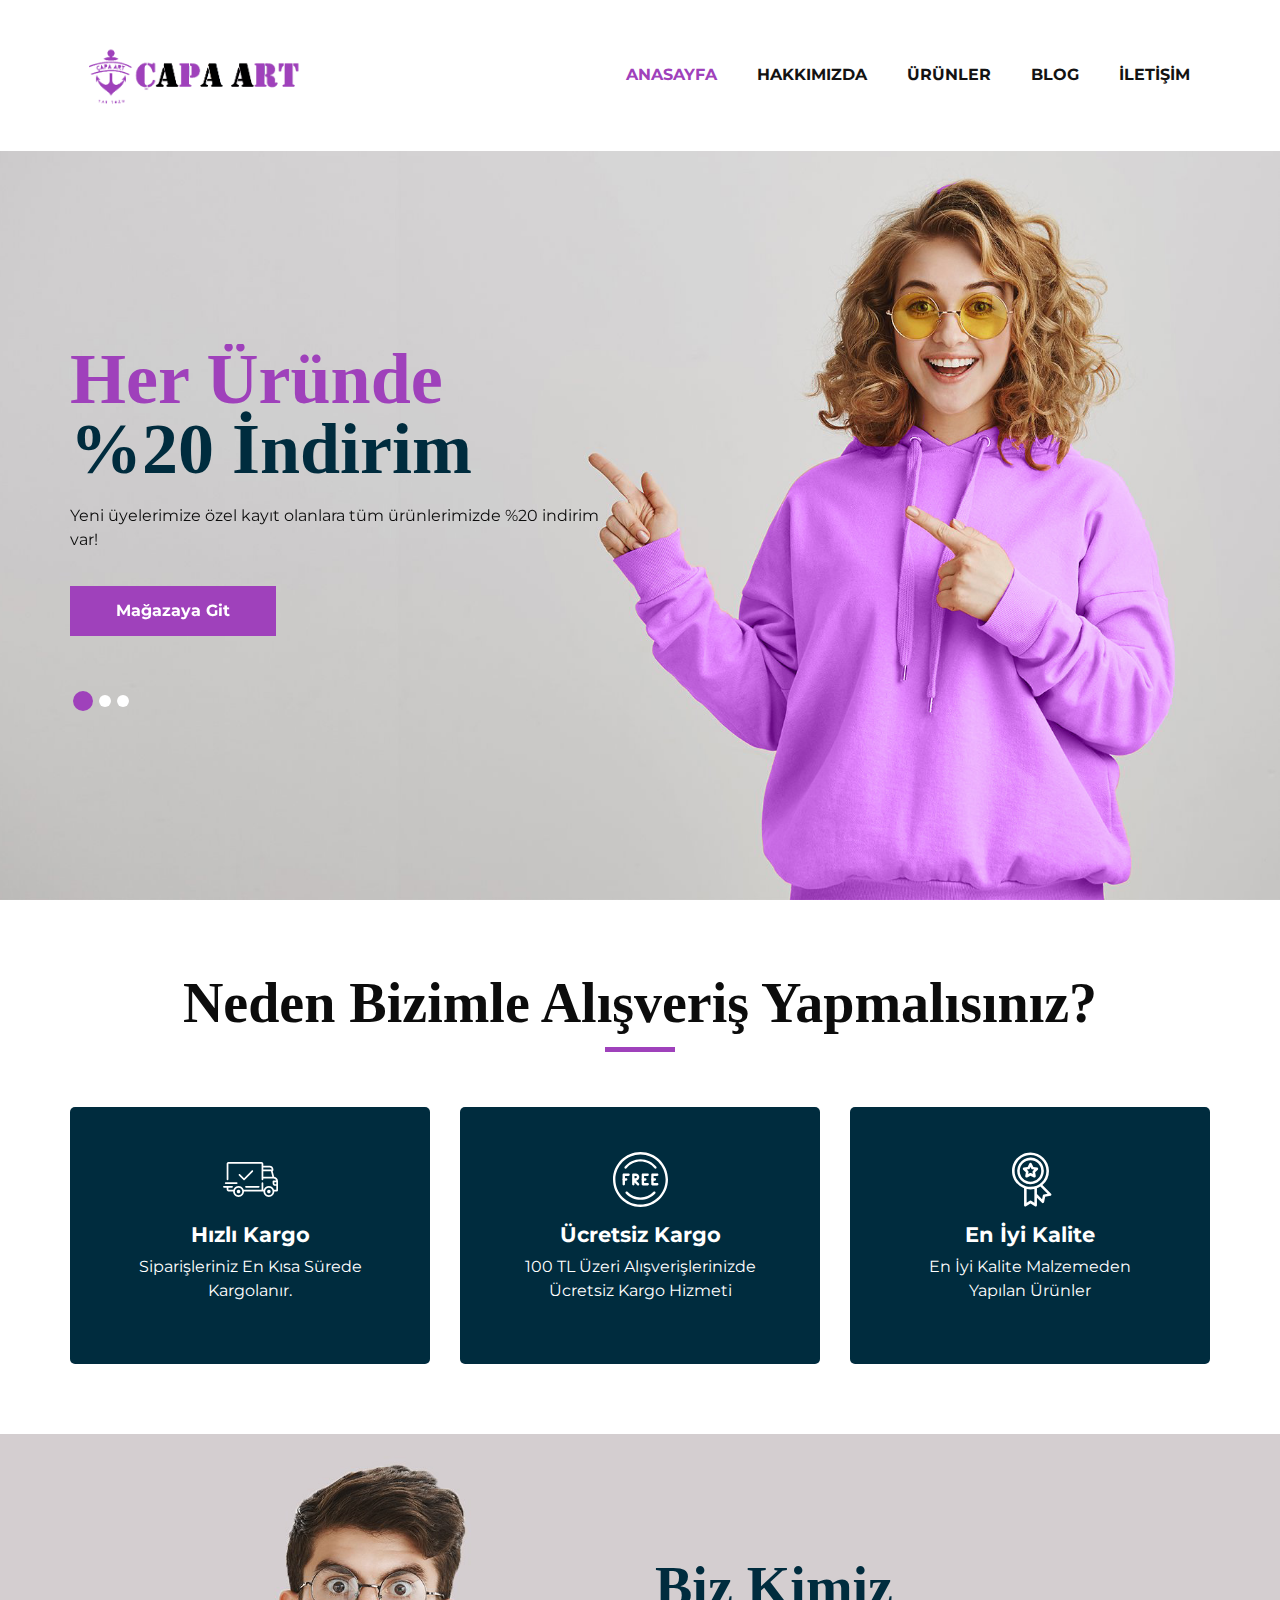
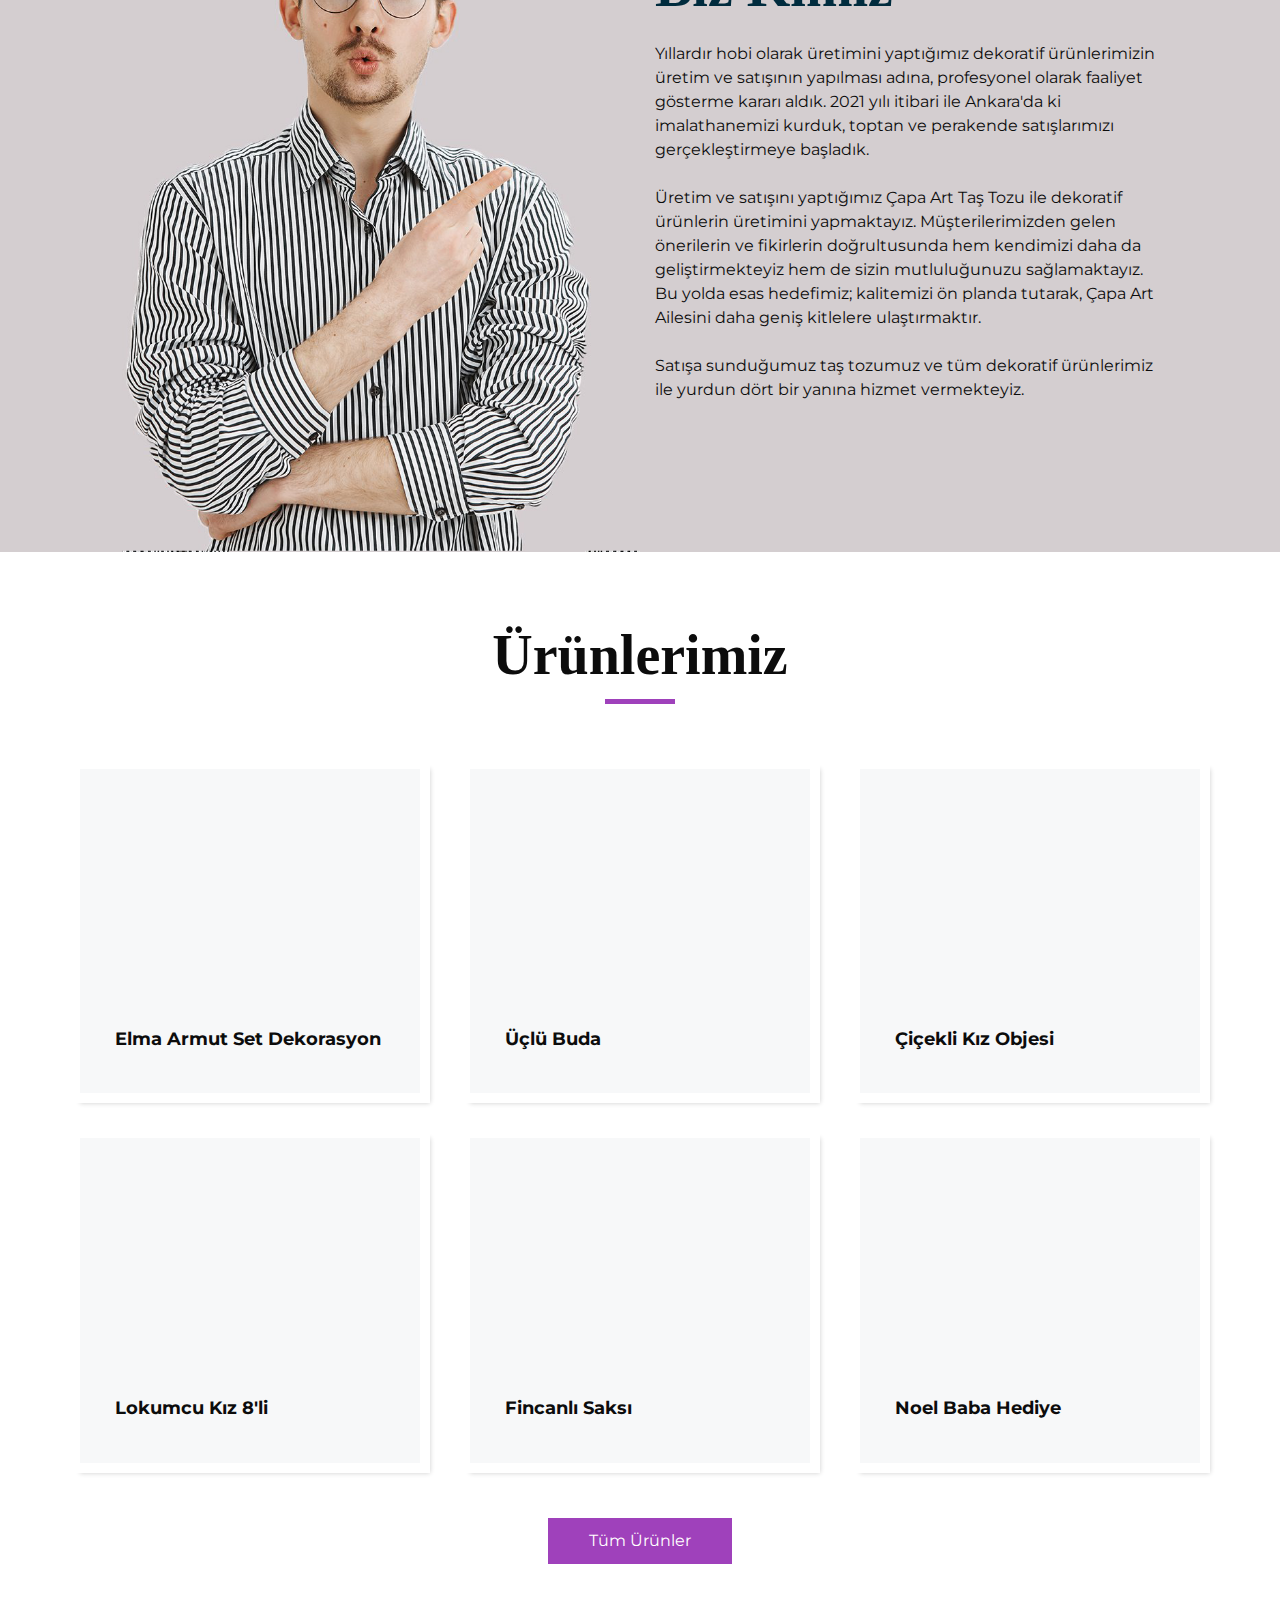
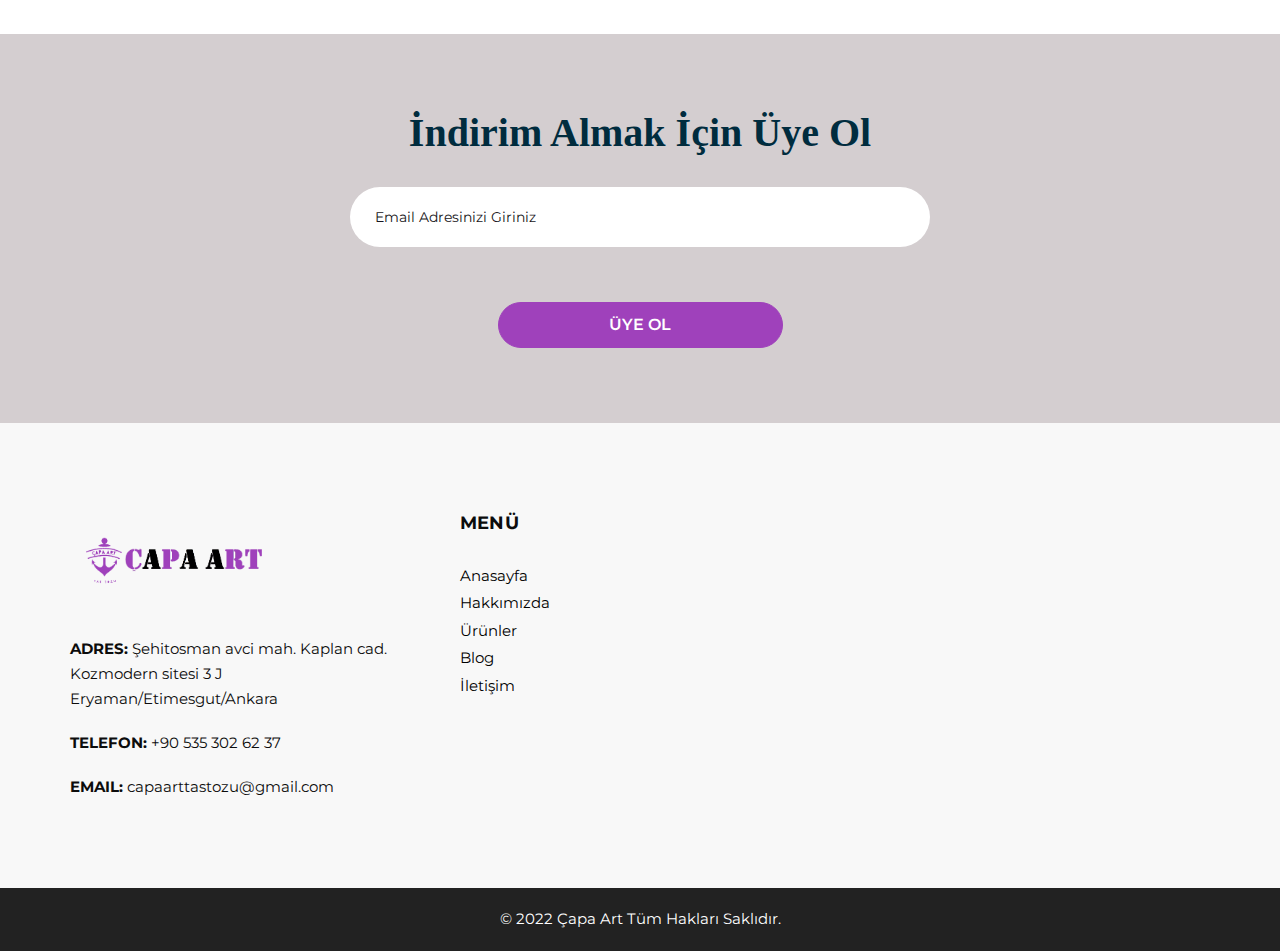
==== commit f5aabfa7: "Main | Logo is updated" ====
--- a/index.html
+++ b/index.html
@@ -613,10 +613,10 @@
                      <a href="#"><img width="210" src="images/logo.png" alt="#" /></a>
                   </div>
                   <div class="information_f">
-                     <p><strong>ADRES:</strong>Sehitosman avci mah. Kaplan cad. Kozmodern sitesi 3 J
+                     <p><strong>ADRES:</strong> Şehitosman avci mah. Kaplan cad. Kozmodern sitesi 3 J
                         Eryaman/Etimesgut/Ankara</p>
-                     <p><strong>TELEFON:</strong>+90 535 302 62 37</p>
-                     <p><strong>EMAIL:</strong>capaarttastozu@gmail.com</p>
+                     <p><strong>TELEFON:</strong> +90 535 302 62 37</p>
+                     <p><strong>EMAIL:</strong> capaarttastozu@gmail.com</p>
                   </div>
                </div>
             </div>
--- a/css/style.css
+++ b/css/style.css
@@ -64,12 +64,12 @@
     display: block;
     width: 70px;
     height: 5px;
-    background: #f7444e;
+    background: #9f41bb;
     margin: 10px auto 10px;
 }
 
 .heading_container h2 span {
-  color: #f7444e;
+  color: #9f41bb;
 }
 
 .heading_container p {
@@ -167,11 +167,11 @@
 }
 
 .custom_nav-container .navbar-nav .nav-item:hover .nav-link, .custom_nav-container .navbar-nav .nav-item.active .nav-link {
-  color: #f7444e;
+  color: #9f41bb;
 }
 
 .custom_nav-container .navbar-nav .nav-item:hover .nav-link svg, .custom_nav-container .navbar-nav .nav-item.active .nav-link svg {
-  fill: #f7444e;
+  fill: #9f41bb;
 }
 
 .custom_nav-container .nav_search-btn {
@@ -183,7 +183,7 @@
 }
 
 .custom_nav-container .nav_search-btn:hover {
-  color: #f7444e;
+  color: #9f41bb;
 }
 
 .custom_nav-container .navbar-toggler {
@@ -280,7 +280,7 @@
 }
 
 .slider_section .detail-box h1 span {
-  color: #f7444e;
+  color: #9f41bb;
 }
 
 .slider_section .detail-box p {
@@ -292,8 +292,8 @@
 .slider_section .detail-box a {
     display: inline-block;
     padding: 12px 45px;
-    background-color: #f7444e;
-    border: 1px solid #f7444e;
+    background-color: #9f41bb;
+    border: 1px solid #9f41bb;
     color: #ffffff;
     border-radius: 0;
     -webkit-transition: all 0.3s;
@@ -304,7 +304,7 @@
 
 .slider_section .detail-box a:hover {
   background-color: transparent;
-  color: #f7444e;
+  color: #9f41bb;
 }
 
 .slider_section .img-box img {
@@ -334,7 +334,7 @@
 .slider_section .carousel-indicators li.active {
   width: 20px;
   height: 20px;
-  background-color: #f7444e;
+  background-color: #9f41bb;
 }
 
 .slider_bg_box {
@@ -476,14 +476,14 @@
 }
 
 .product_section .options .option1 {
-  background-color: #f7444e;
-  border: 1px solid #f7444e;
+  background-color: #9f41bb;
+  border: 1px solid #9f41bb;
   color: #ffffff;
 }
 
 .product_section .options .option1:hover {
   background-color: transparent;
-  color: #f7444e;
+  color: #9f41bb;
 }
 
 .product_section .options .option2 {
@@ -510,8 +510,8 @@
 .product_section .btn-box a {
   display: inline-block;
   padding: 10px 40px;
-  background-color: #f7444e;
-  border: 1px solid #f7444e;
+  background-color: #9f41bb;
+  border: 1px solid #9f41bb;
   color: #ffffff;
   border-radius: 0;
   -webkit-transition: all 0.3s;
@@ -520,7 +520,7 @@
 
 .product_section .btn-box a:hover {
   background-color: transparent;
-  color: #f7444e;
+  color: #9f41bb;
 }
 
 .arrival_section .heading_container {
@@ -554,8 +554,8 @@
 .arrival_section a {
   display: inline-block;
   padding: 10px 45px;
-  background-color: #f7444e;
-  border: 1px solid #f7444e;
+  background-color: #9f41bb;
+  border: 1px solid #9f41bb;
   color: #ffffff;
   border-radius: 0;
   -webkit-transition: all 0.3s;
@@ -564,7 +564,7 @@
 
 .arrival_section a:hover {
   background-color: transparent;
-  color: #f7444e;
+  color: #9f41bb;
 }
 
 .why_section .box {
@@ -659,8 +659,8 @@
 .subscribe_section .subscribe_form form button {
   display: inline-block;
   padding: 10px 45px;
-  background-color: #f7444e;
-  border: 1px solid #f7444e;
+  background-color: #9f41bb;
+  border: 1px solid #9f41bb;
   color: #ffffff;
   border-radius: 35px;
   -webkit-transition: all 0.3s;
@@ -674,7 +674,7 @@
 
 .subscribe_section .subscribe_form form button:hover {
   background-color: transparent;
-  color: #f7444e;
+  color: #9f41bb;
 }
 
 .client_section .box {
@@ -771,7 +771,7 @@
   height: 50px;
   opacity: 1;
   color: #ffffff;
-  background-color: #f7444e;
+  background-color: #9f41bb;
   border-radius: 100%;
 }
 
@@ -836,7 +836,7 @@
 }
 
 .footer_section .footer_contact .contact_link_box a:hover {
-  color: #f7444e;
+  color: #9f41bb;
 }
 
 .footer_section .footer-logo {
@@ -878,7 +878,7 @@
 }
 
 .footer_section .footer_social a:hover {
-  color: #f7444e;
+  color: #9f41bb;
 }
 
 .footer_section .map_container {
@@ -956,11 +956,11 @@
 }
 
 li.nav-item ul li a:hover, li.nav-item ul li a:focus {
-    color: #f7444e;
+    color: #9f41bb;
 }
 
 .inner_page_head {
-    background: #f7444e;
+    background: #9f41bb;
     text-align: center;
     color: #fff;
     padding-top: 50px;
@@ -1044,7 +1044,7 @@
 .form_sub input[type="email"] + input[type="submit"] {
     position: absolute;
     right: 0;
-    background: #f7444e;
+    background: #9f41bb;
     color: #fff;
     border: none;
     top: 0px;
@@ -1094,7 +1094,7 @@
 
 form input[type="submit"]:hover,
 form input[type="submit"]:focus {
-    background: #f7444e;
+    background: #9f41bb;
     color: #fff;
 }
 
@@ -1115,7 +1115,7 @@
 
 .cpy_ p a {
     margin: 0;
-    color: #f7444e;
+    color: #9f41bb;
     font-size: 15px;
     font-weight: 400;
 }
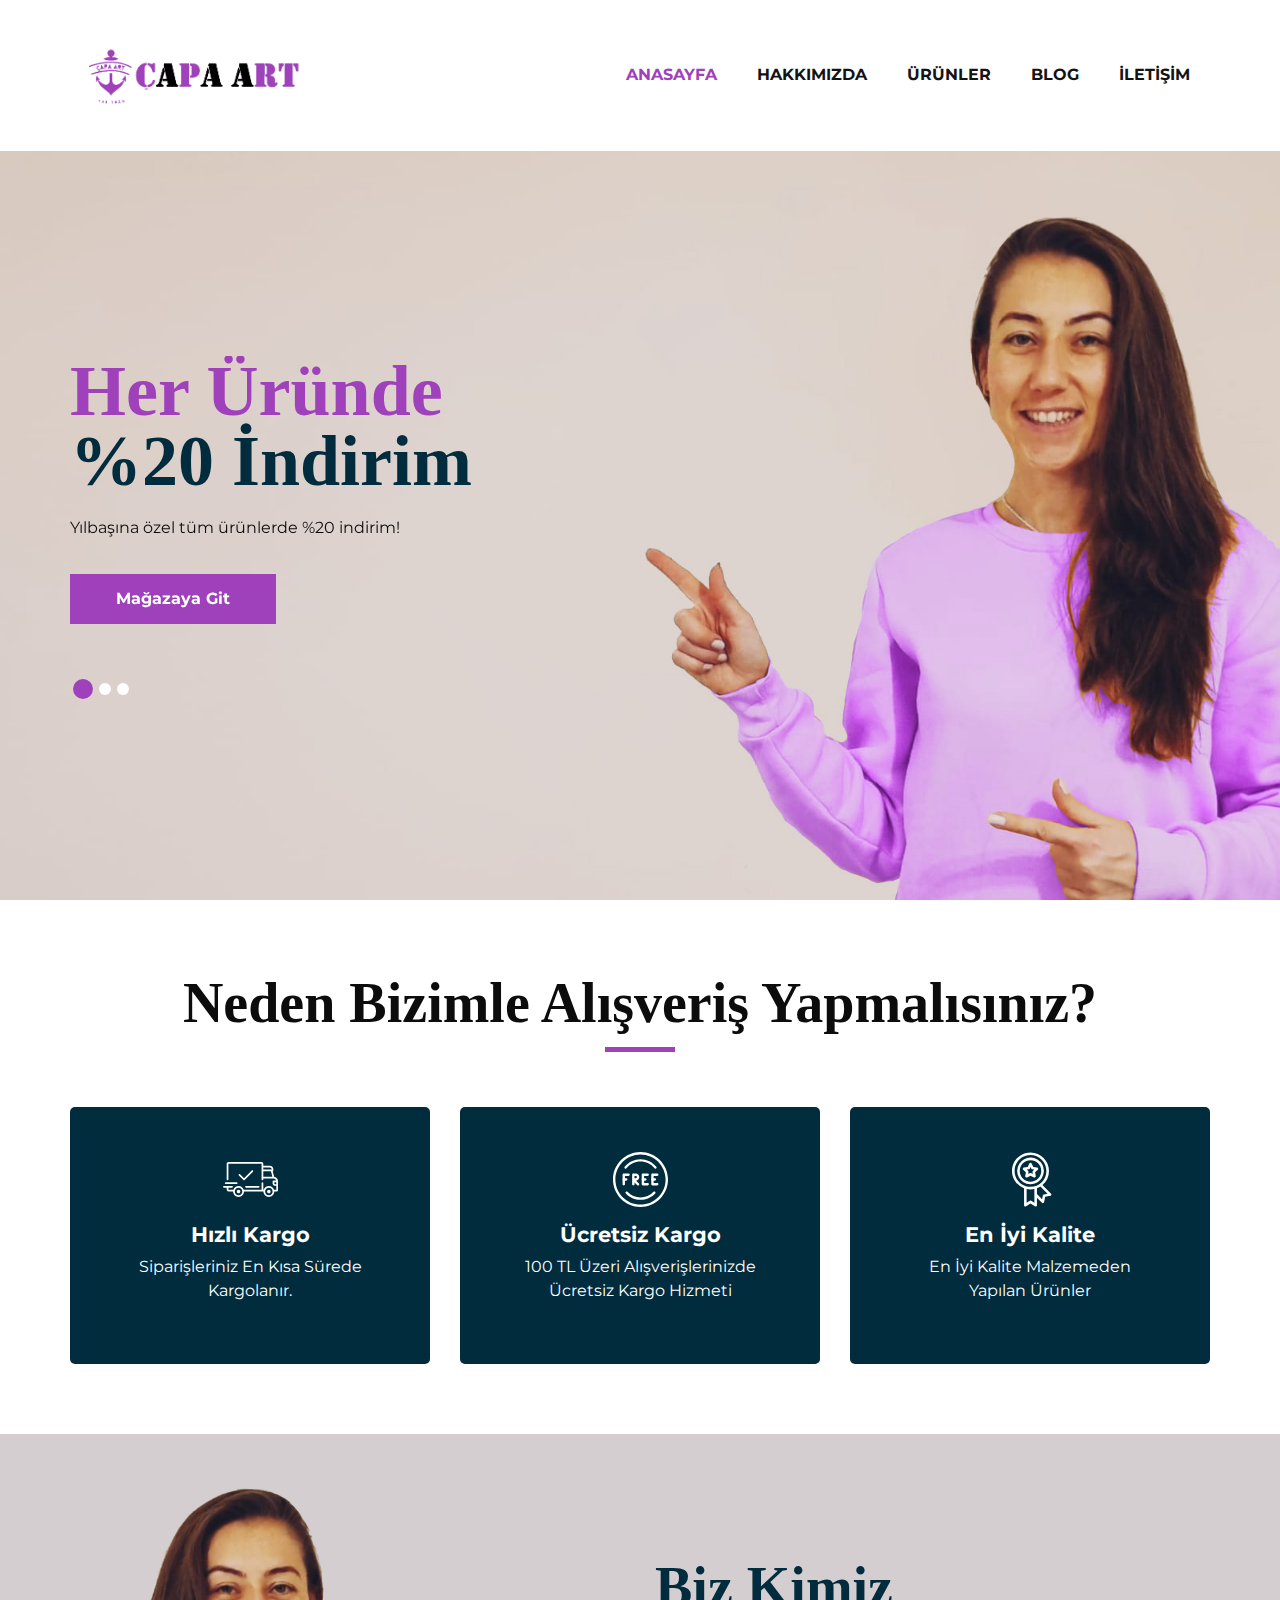
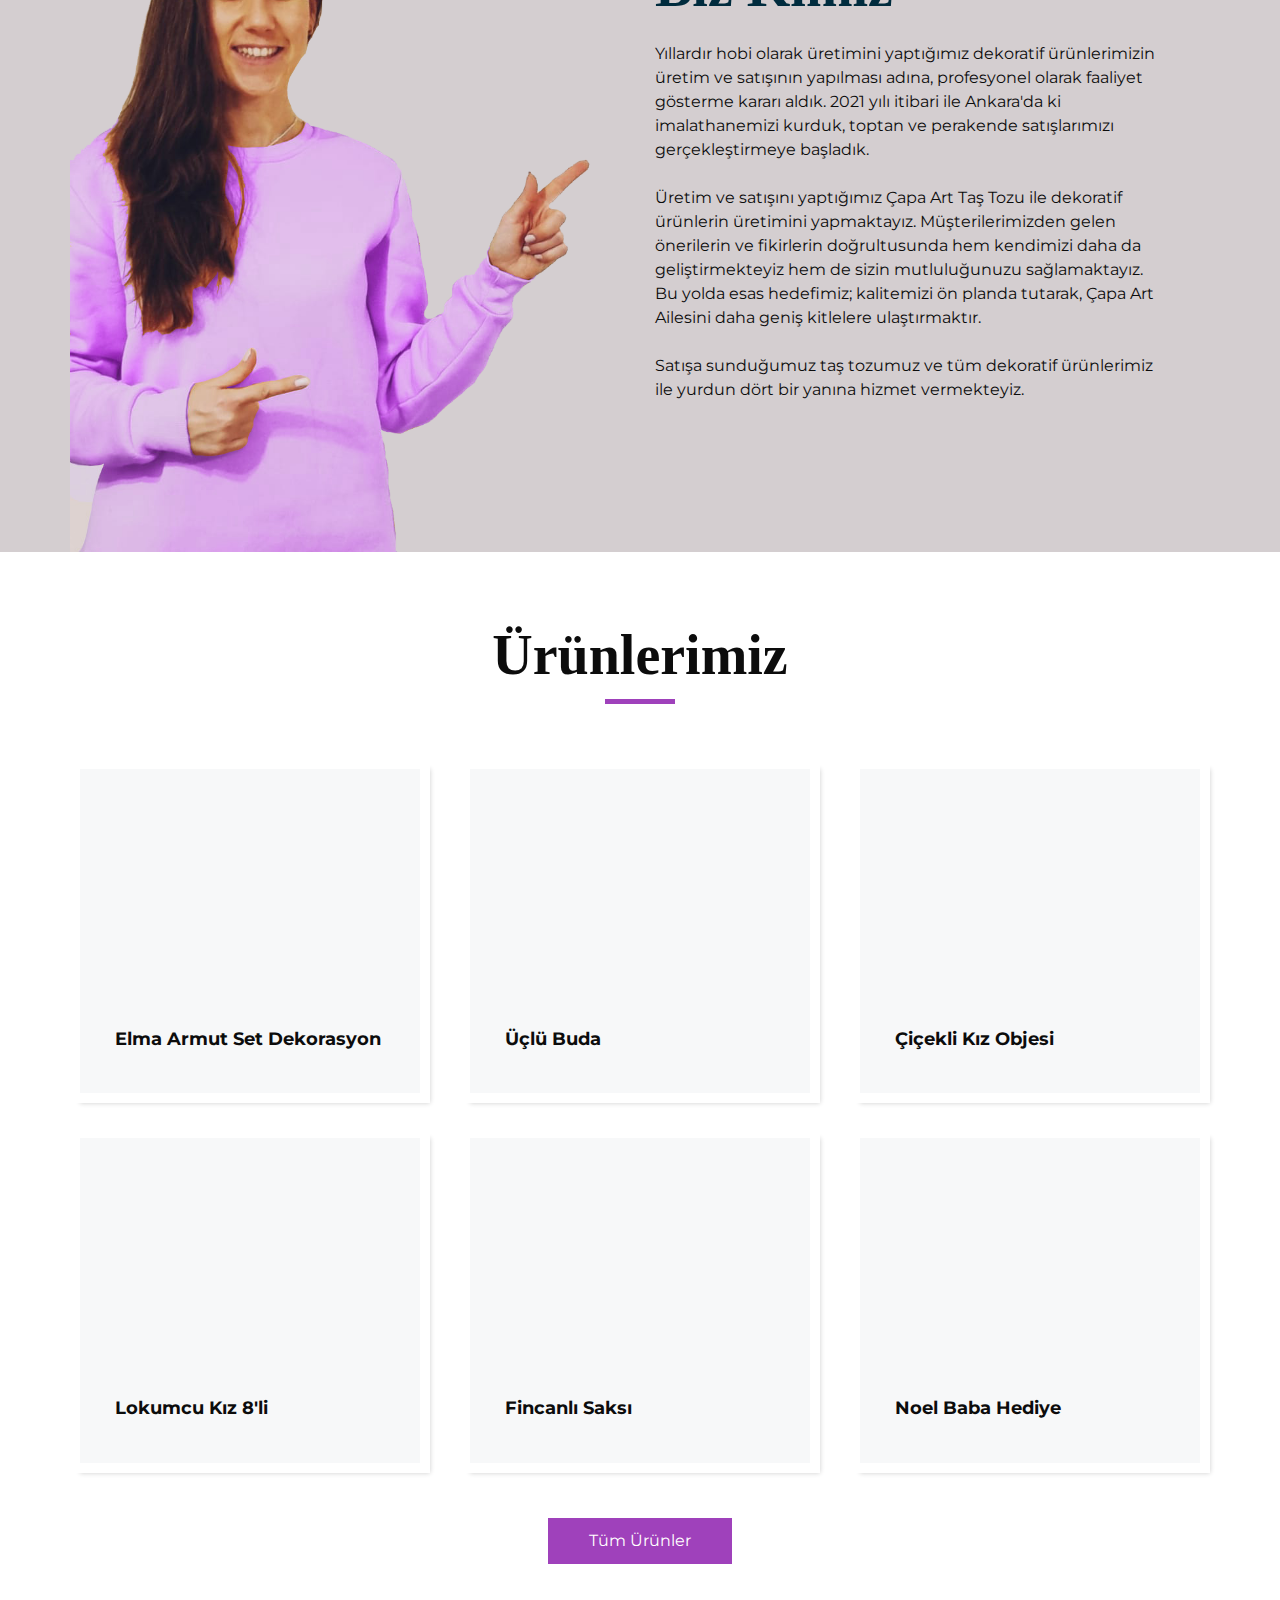
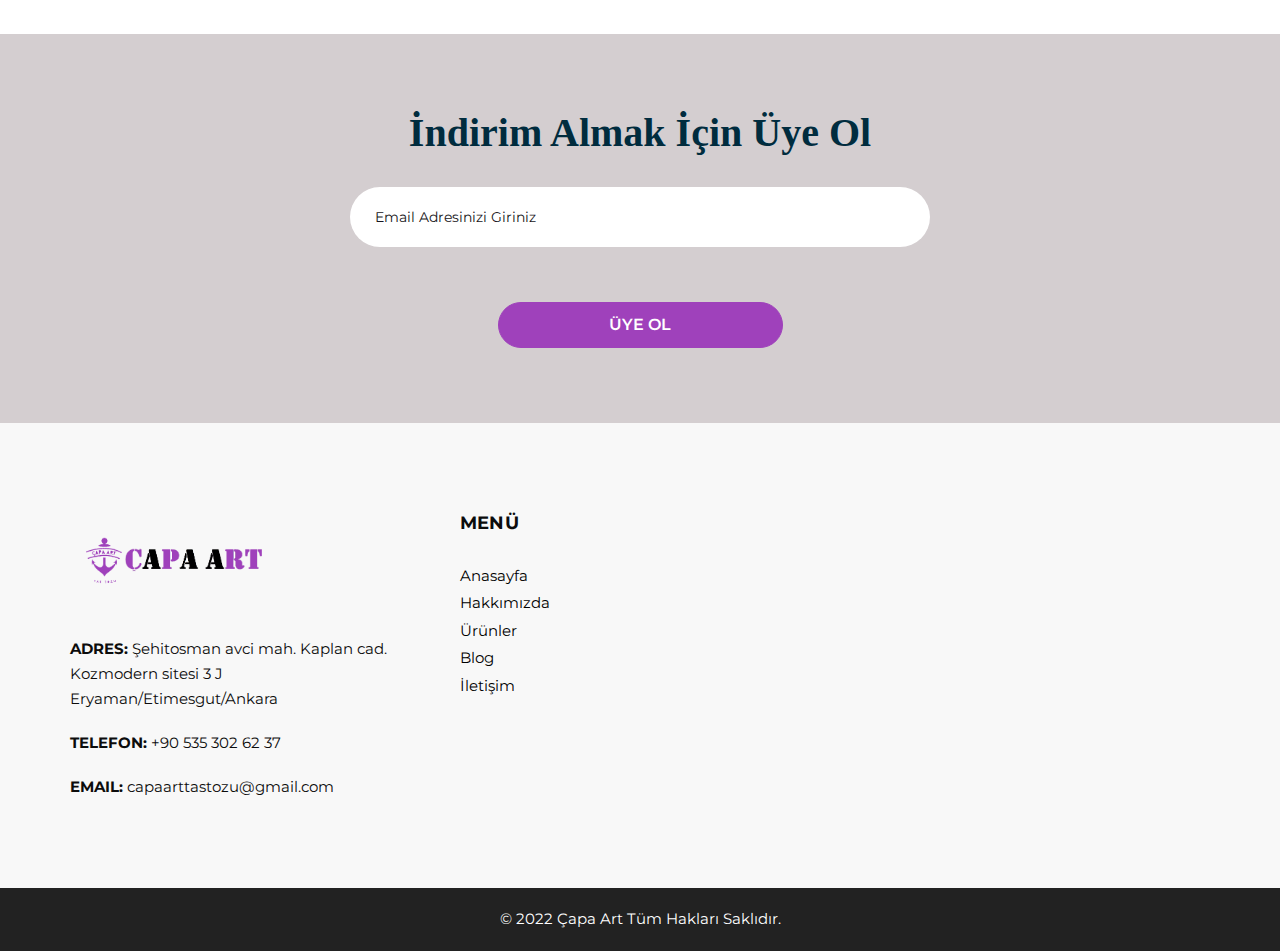
==== commit 964c68c7: "Background photos are changed." ====
--- a/index.html
+++ b/index.html
@@ -79,7 +79,7 @@
                                  %20 İndirim
                               </h1>
                               <p>
-                                 Yeni üyelerimize özel kayıt olanlara tüm ürünlerimizde %20 indirim var!
+                                 Yılbaşına özel tüm ürünlerde %20 indirim!
                               </p>
                               <div class="btn-box">
                                  <a href="https://ty.gl/vfxxvucq46" class="btn1" target="_blank">
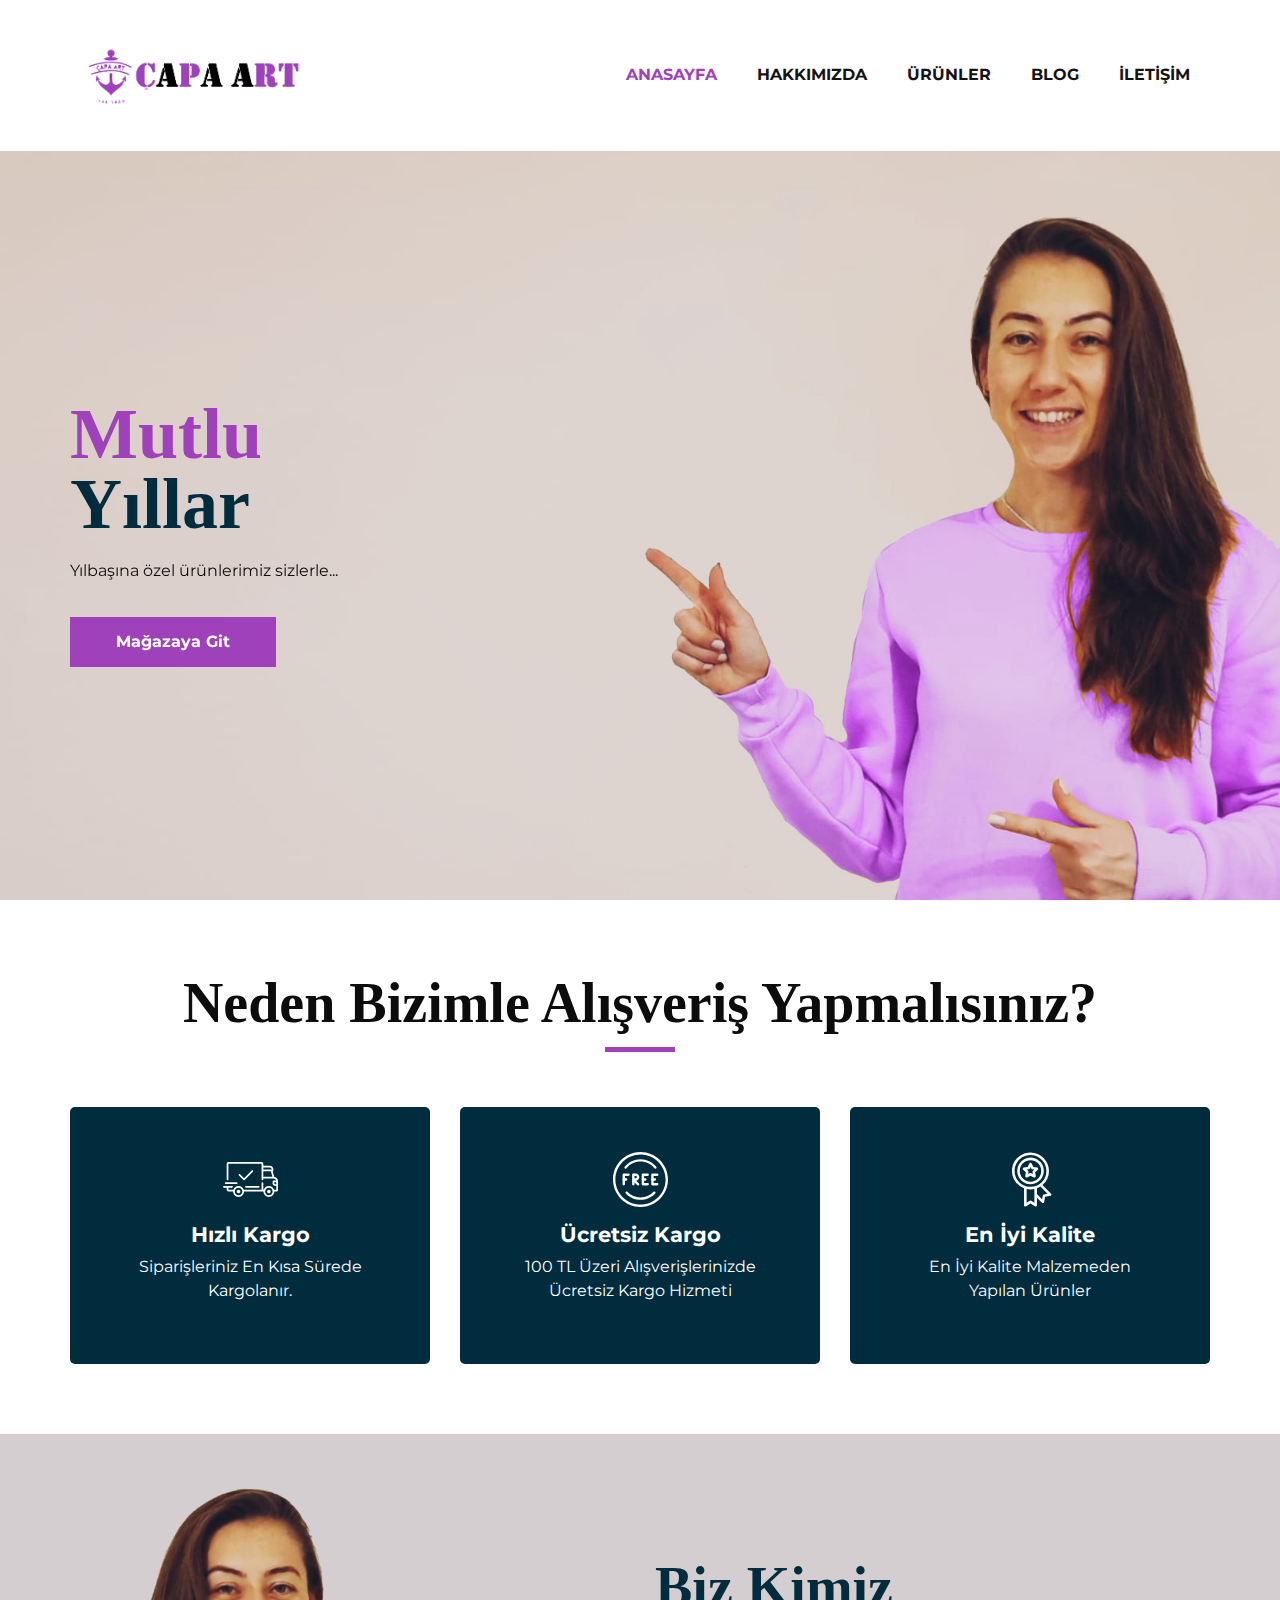
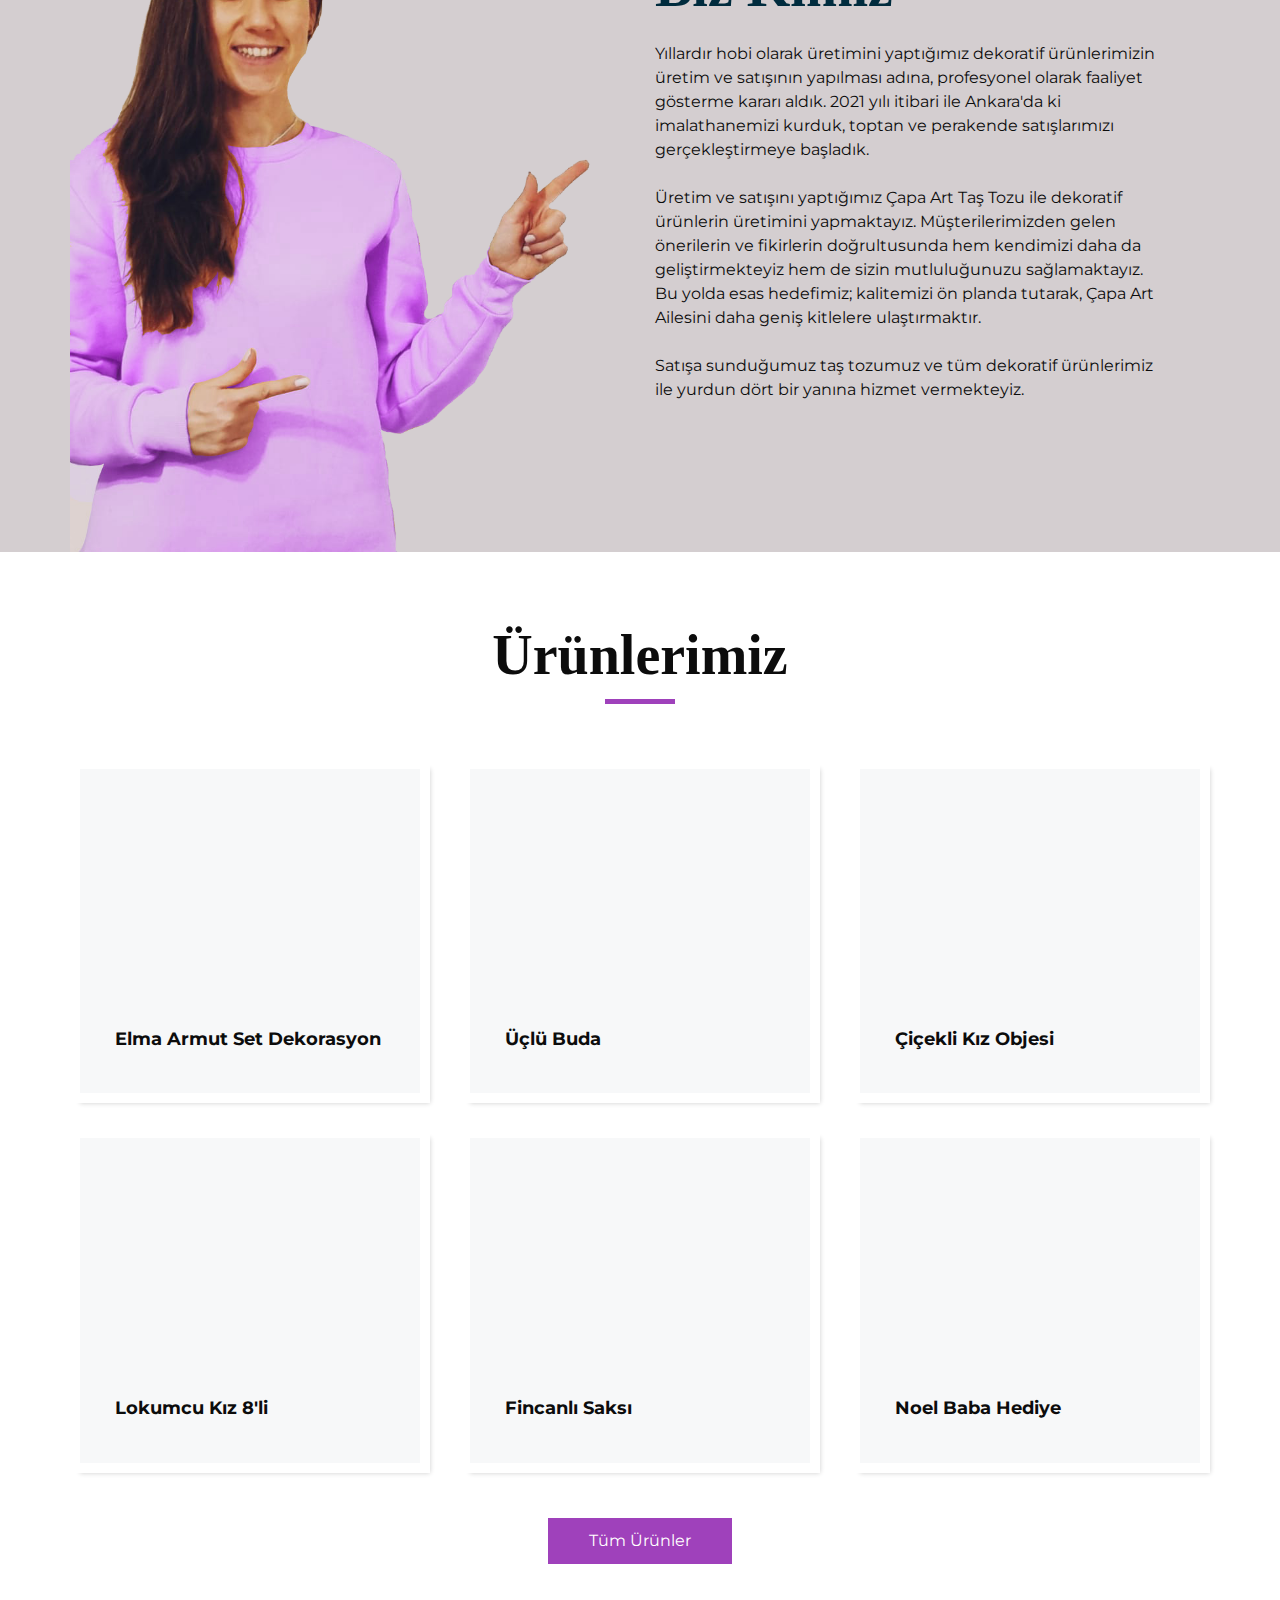
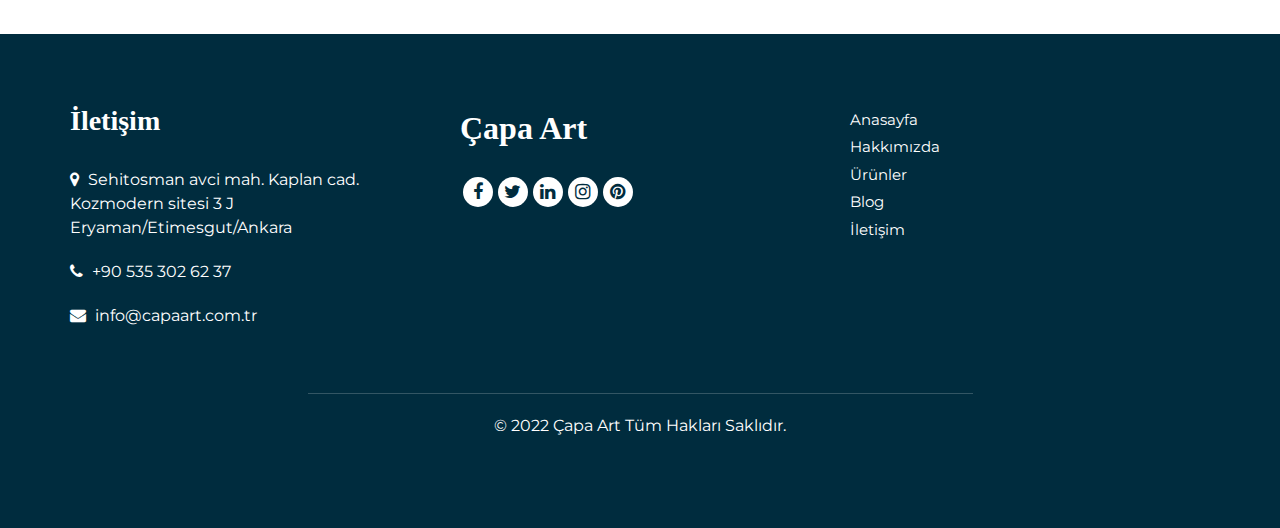
==== commit 1086da37: "Some bugs fixed!" ====
--- a/index.html
+++ b/index.html
@@ -73,13 +73,13 @@
                            <div class="detail-box">
                               <h1>
                                  <span>
-                                    Her Üründe
+                                    Mutlu
                                  </span>
                                  <br>
-                                 %20 İndirim
+                                 Yıllar
                               </h1>
                               <p>
-                                 Yılbaşına özel tüm ürünlerde %20 indirim!
+                                 Yılbaşına özel ürünlerimiz sizlerle...
                               </p>
                               <div class="btn-box">
                                  <a href="https://ty.gl/vfxxvucq46" class="btn1" target="_blank">
@@ -91,63 +91,6 @@
                      </div>
                   </div>
                </div>
-               <div class="carousel-item ">
-                  <div class="container ">
-                     <div class="row">
-                        <div class="col-md-7 col-lg-6 ">
-                           <div class="detail-box">
-                              <h1>
-                                 <span>
-                                    Her Üründe
-                                 </span>
-                                 <br>
-                                 %20 İndirim
-                              </h1>
-                              <p>
-                                 Yeni üyelerimize özel kayıt olanlara tüm ürünlerimizde %20 indirim var!
-                              </p>
-                              <div class="btn-box">
-                                 <a href="https://ty.gl/vfxxvucq46" class="btn1" target="_blank">
-                                    Mağazaya Git
-                                 </a>
-                              </div>
-                           </div>
-                        </div>
-                     </div>
-                  </div>
-               </div>
-               <div class="carousel-item">
-                  <div class="container ">
-                     <div class="row">
-                        <div class="col-md-7 col-lg-6 ">
-                           <div class="detail-box">
-                              <h1>
-                                 <span>
-                                    Her Üründe
-                                 </span>
-                                 <br>
-                                 %20 İndirim
-                              </h1>
-                              <p>
-                                 Yeni üyelerimize özel kayıt olanlara tüm ürünlerimizde %20 indirim var!
-                              </p>
-                              <div class="btn-box">
-                                 <a href="https://ty.gl/vfxxvucq46" class="btn1" target="_blank">
-                                    Mağazaya Git
-                                 </a>
-                              </div>
-                           </div>
-                        </div>
-                     </div>
-                  </div>
-               </div>
-            </div>
-            <div class="container">
-               <ol class="carousel-indicators">
-                  <li data-target="#customCarousel1" data-slide-to="0" class="active"></li>
-                  <li data-target="#customCarousel1" data-slide-to="1"></li>
-                  <li data-target="#customCarousel1" data-slide-to="2"></li>
-               </ol>
             </div>
          </div>
       </section>
@@ -580,54 +523,68 @@
    </section>
    <!-- end product section -->
 
-   <!-- subscribe section -->
-   <section class="subscribe_section">
-      <div class="container-fuild">
-         <div class="box">
-            <div class="row">
-               <div class="col-md-6 offset-md-3">
-                  <div class="subscribe_form ">
-                     <div class="heading_container heading_center">
-                        <h3>İndirim Almak İçin Üye Ol</h3>
-                     </div>
-                     <form action="">
-                        <input type="email" placeholder="Email Adresinizi Giriniz">
-                        <button>
-                           Üye Ol
-                        </button>
-                     </form>
-                  </div>
-               </div>
-            </div>
-         </div>
-      </div>
-   </section>
-   <!-- end subscribe section -->
-   <!-- footer start -->
-   <footer>
+   <!-- footer section -->
+   <footer class="footer_section">
       <div class="container">
          <div class="row">
-            <div class="col-md-4">
-               <div class="full">
-                  <div class="logo_footer">
-                     <a href="#"><img width="210" src="images/logo.png" alt="#" /></a>
-                  </div>
-                  <div class="information_f">
-                     <p><strong>ADRES:</strong> Şehitosman avci mah. Kaplan cad. Kozmodern sitesi 3 J
-                        Eryaman/Etimesgut/Ankara</p>
-                     <p><strong>TELEFON:</strong> +90 535 302 62 37</p>
-                     <p><strong>EMAIL:</strong> capaarttastozu@gmail.com</p>
-                  </div>
-               </div>
-            </div>
-            <div class="col-md-8">
+            <div class="col-md-4 footer-col">
+               <div class="footer_contact">
+                  <h4>
+                     İletişim
+                  </h4>
+                  <div class="contact_link_box">
+                     <a href="">
+                        <i class="fa fa-map-marker" aria-hidden="true"></i>
+                        <span>
+                           Sehitosman avci mah. Kaplan cad. Kozmodern sitesi 3 J Eryaman/Etimesgut/Ankara
+                        </span>
+                     </a>
+                     <a href="">
+                        <i class="fa fa-phone" aria-hidden="true"></i>
+                        <span>
+                           +90 535 302 62 37
+                        </span>
+                     </a>
+                     <a href="">
+                        <i class="fa fa-envelope" aria-hidden="true"></i>
+                        <span>
+                           info@capaart.com.tr
+                        </span>
+                     </a>
+                  </div>
+               </div>
+            </div>
+            <div class="col-md-4 footer-col">
+               <div class="footer_detail">
+                  <a href="index.html" class="footer-logo">
+                     Çapa Art
+                  </a>
+                  <div class="footer_social">
+                     <a href="">
+                        <i class="fa fa-facebook" aria-hidden="true"></i>
+                     </a>
+                     <a href="">
+                        <i class="fa fa-twitter" aria-hidden="true"></i>
+                     </a>
+                     <a href="">
+                        <i class="fa fa-linkedin" aria-hidden="true"></i>
+                     </a>
+                     <a href="">
+                        <i class="fa fa-instagram" aria-hidden="true"></i>
+                     </a>
+                     <a href="">
+                        <i class="fa fa-pinterest" aria-hidden="true"></i>
+                     </a>
+                  </div>
+               </div>
+            </div>
+            <div class="col-md-4 footer-col">
                <div class="row">
                   <div class="col-md-3">
                      <div class="row">
                         <div class="col-md-6">
                            <div class="widget_menu">
-                              <h3>Menü</h3>
-                              <ul>
+                              <ul style="color: white;">
                                  <li><a href="index.html">Anasayfa</a></li>
                                  <li><a href="about.html">Hakkımızda</a></li>
                                  <li><a href="product.html">Ürünler</a></li>
@@ -641,11 +598,16 @@
                </div>
             </div>
          </div>
+         <div class="footer-info">
+            <div class="col-lg-7 mx-auto px-0">
+               <p>
+                  © 2022 Çapa Art Tüm Hakları Saklıdır.
+               </p>
+            </div>
+         </div>
+      </div>
    </footer>
-   <!-- footer end -->
-   <div class="cpy_">
-      <p>© 2022 Çapa Art Tüm Hakları Saklıdır.</p>
-   </div>
+   <!-- footer section -->
    <!-- jQery -->
    <script src="js/jquery-3.4.1.min.js"></script>
    <!-- popper js -->
--- a/css/style.css
+++ b/css/style.css
@@ -1010,7 +1010,7 @@
 
 .widget_menu ul li a {
     font-size: 15px;
-    color: #000;
+    color: rgb(255, 255, 255);
     margin-bottom: 0;
     float: left;
     width: 100%;
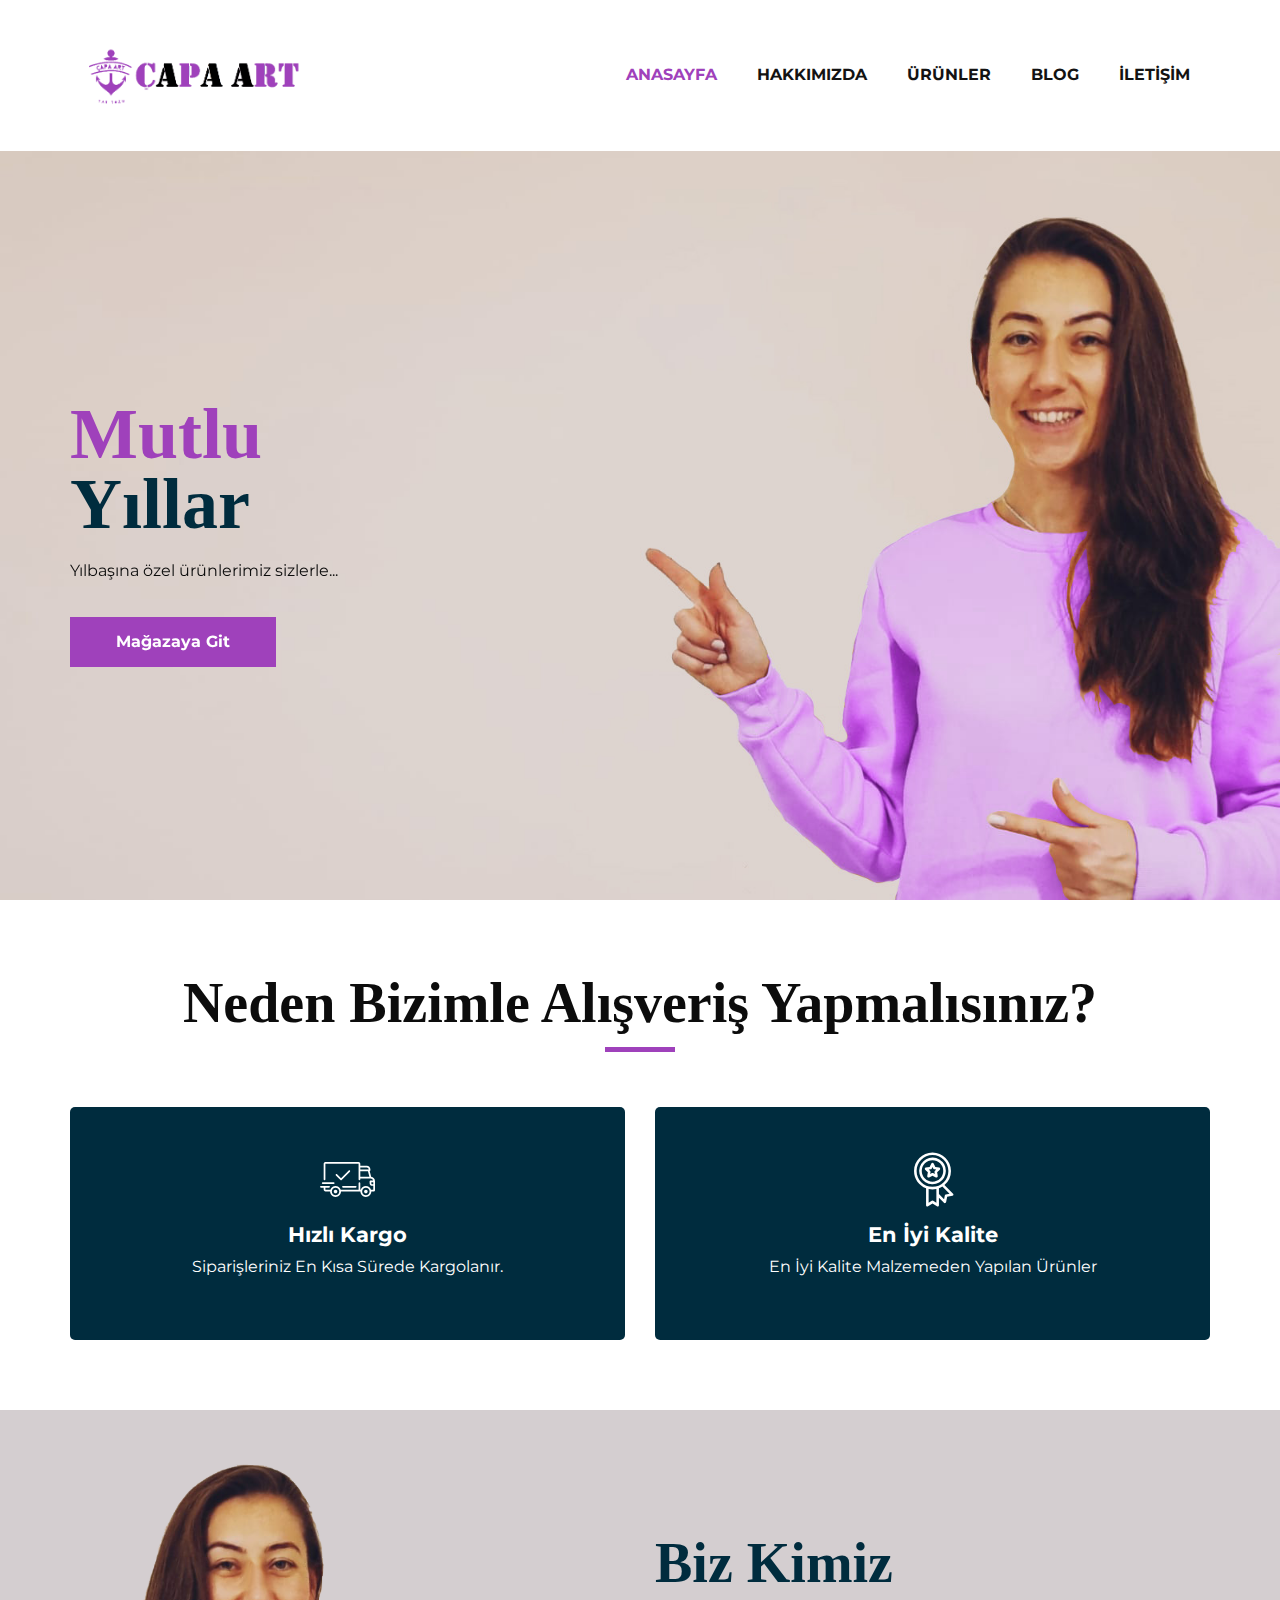
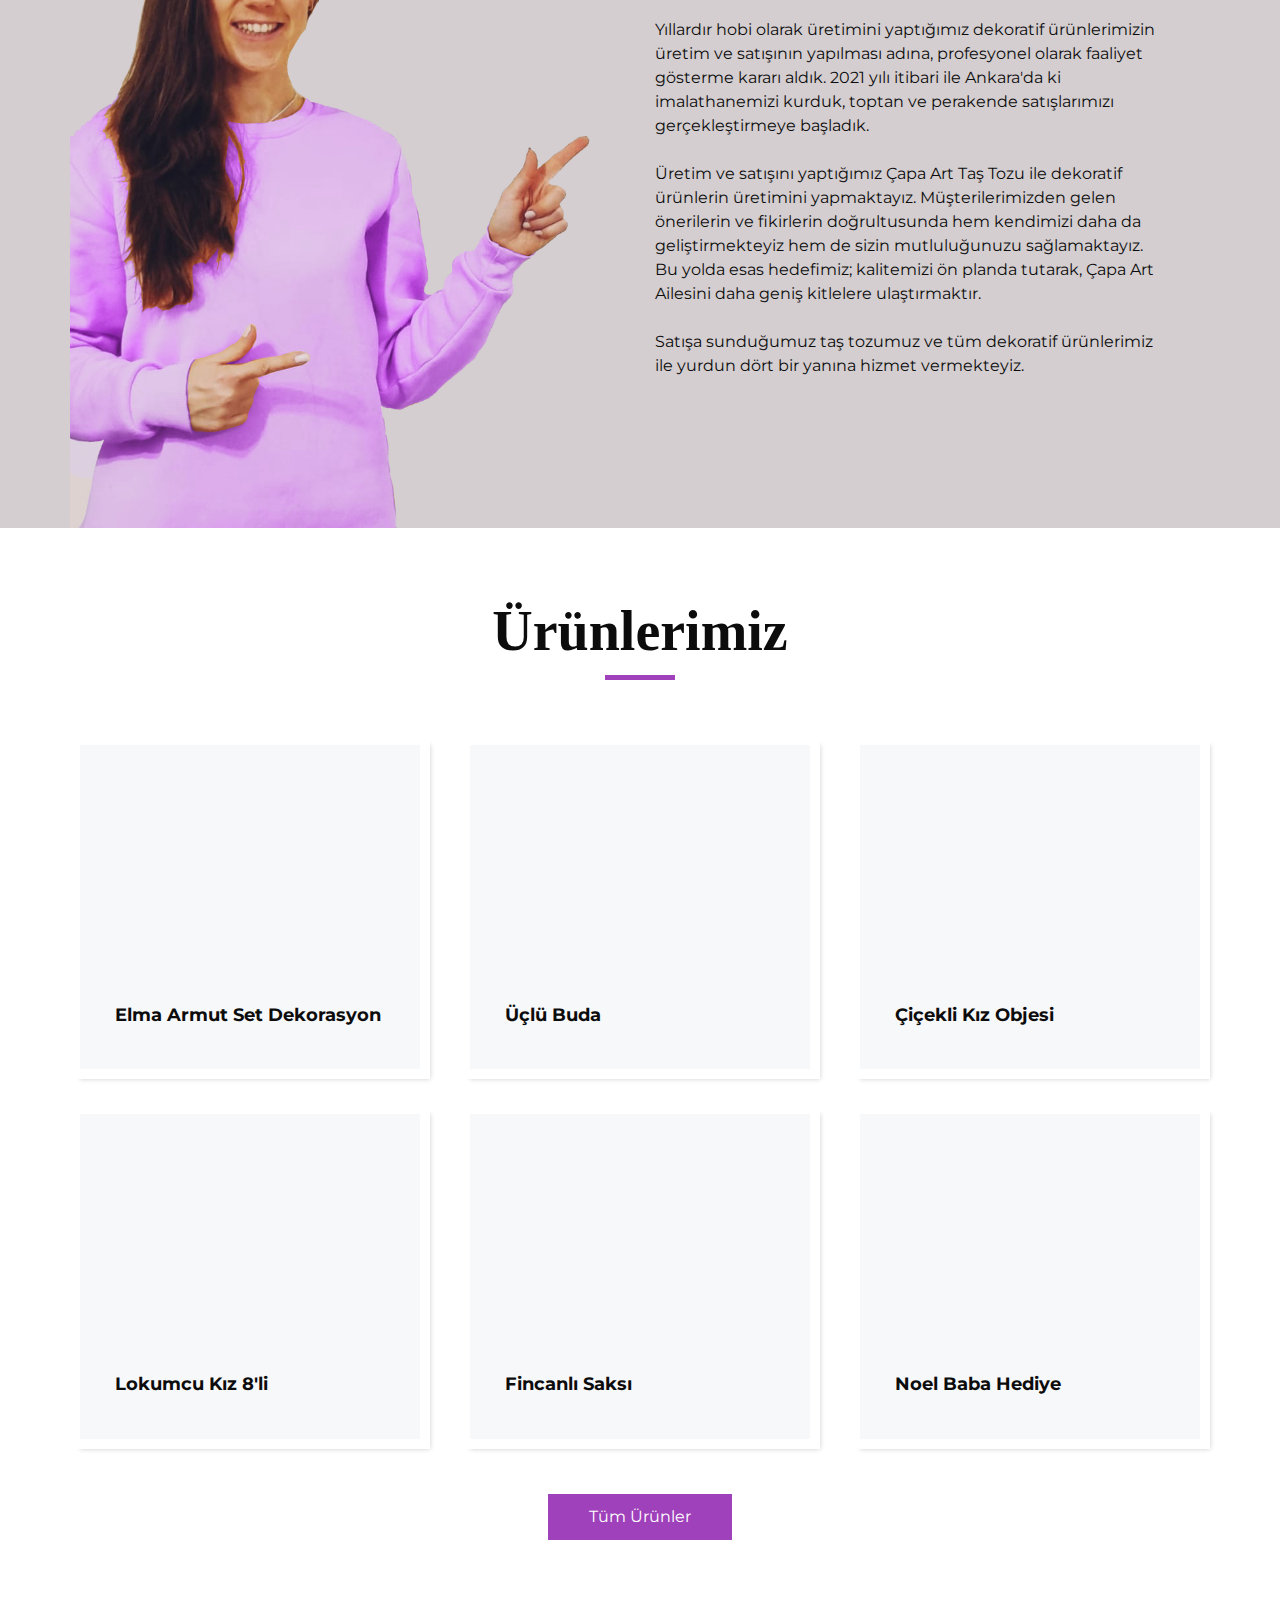
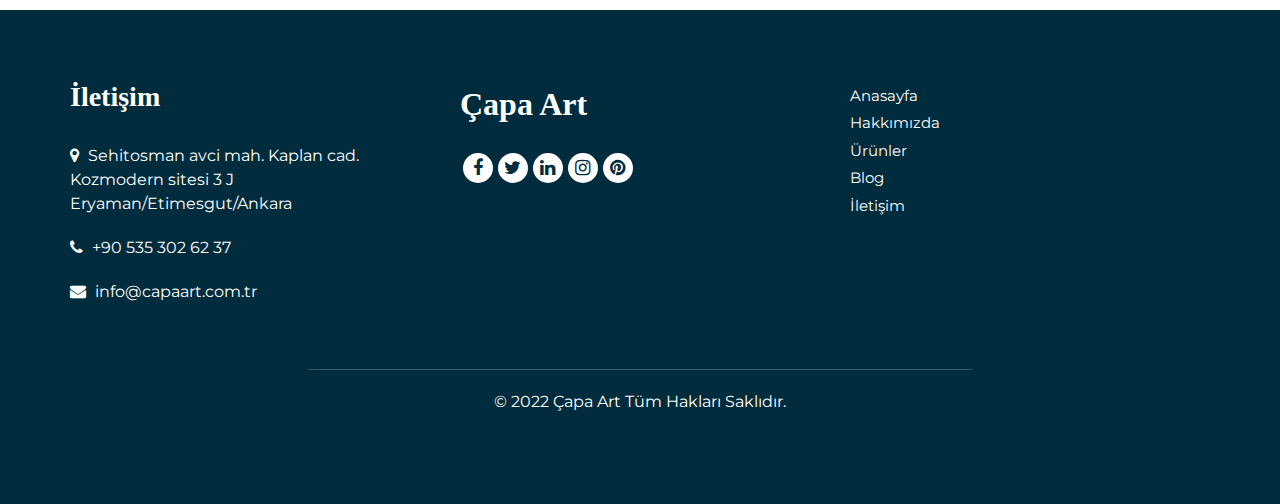
==== commit 0b74a8e0: "Some bugs fixed" ====
--- a/index.html
+++ b/index.html
@@ -105,7 +105,7 @@
             </h2>
          </div>
          <div class="row">
-            <div class="col-md-4">
+            <div class="col-md-6">
                <div class="box ">
                   <div class="img-box">
                      <svg version="1.1" id="Layer_1" xmlns="http://www.w3.org/2000/svg"
@@ -208,125 +208,7 @@
                   </div>
                </div>
             </div>
-            <div class="col-md-4">
-               <div class="box ">
-                  <div class="img-box">
-                     <svg version="1.1" id="Capa_1" xmlns="http://www.w3.org/2000/svg"
-                        xmlns:xlink="http://www.w3.org/1999/xlink" x="0px" y="0px" viewBox="0 0 490.667 490.667"
-                        style="enable-background:new 0 0 490.667 490.667;" xml:space="preserve">
-                        <g>
-                           <g>
-                              <path d="M138.667,192H96c-5.888,0-10.667,4.779-10.667,10.667V288c0,5.888,4.779,10.667,10.667,10.667s10.667-4.779,10.667-10.667
-                                    v-74.667h32c5.888,0,10.667-4.779,10.667-10.667S144.555,192,138.667,192z" />
-                           </g>
-                        </g>
-                        <g>
-                           <g>
-                              <path d="M117.333,234.667H96c-5.888,0-10.667,4.779-10.667,10.667S90.112,256,96,256h21.333c5.888,0,10.667-4.779,10.667-10.667
-                                    S123.221,234.667,117.333,234.667z" />
-                           </g>
-                        </g>
-                        <g>
-                           <g>
-                              <path d="M245.333,0C110.059,0,0,110.059,0,245.333s110.059,245.333,245.333,245.333s245.333-110.059,245.333-245.333
-                                    S380.608,0,245.333,0z M245.333,469.333c-123.52,0-224-100.48-224-224s100.48-224,224-224s224,100.48,224,224
-                                    S368.853,469.333,245.333,469.333z" />
-                           </g>
-                        </g>
-                        <g>
-                           <g>
-                              <path d="M386.752,131.989C352.085,88.789,300.544,64,245.333,64s-106.752,24.789-141.419,67.989
-                                    c-3.691,4.587-2.965,11.307,1.643,14.997c4.587,3.691,11.307,2.965,14.976-1.643c30.613-38.144,76.096-60.011,124.8-60.011
-                                    s94.187,21.867,124.779,60.011c2.112,2.624,5.205,3.989,8.32,3.989c2.368,0,4.715-0.768,6.677-2.347
-                                    C389.717,143.296,390.443,136.576,386.752,131.989z" />
-                           </g>
-                        </g>
-                        <g>
-                           <g>
-                              <path
-                                 d="M376.405,354.923c-4.224-4.032-11.008-3.861-15.061,0.405c-30.613,32.235-71.808,50.005-116.011,50.005
-                                    s-85.397-17.771-115.989-50.005c-4.032-4.309-10.816-4.437-15.061-0.405c-4.309,4.053-4.459,10.816-0.405,15.083
-                                    c34.667,36.544,81.344,56.661,131.456,56.661s96.789-20.117,131.477-56.661C380.864,365.739,380.693,358.976,376.405,354.923z" />
-                           </g>
-                        </g>
-                        <g>
-                           <g>
-                              <path d="M206.805,255.723c15.701-2.027,27.861-15.488,27.861-31.723c0-17.643-14.357-32-32-32h-21.333
-                                    c-5.888,0-10.667,4.779-10.667,10.667v42.581c0,0.043,0,0.107,0,0.149V288c0,5.888,4.779,10.667,10.667,10.667
-                                    S192,293.888,192,288v-16.917l24.448,24.469c2.091,2.069,4.821,3.115,7.552,3.115c2.731,0,5.461-1.045,7.531-3.136
-                                    c4.16-4.16,4.16-10.923,0-15.083L206.805,255.723z M192,234.667v-21.333h10.667c5.867,0,10.667,4.779,10.667,10.667
-                                    s-4.8,10.667-10.667,10.667H192z" />
-                           </g>
-                        </g>
-                        <g>
-                           <g>
-                              <path d="M309.333,277.333h-32v-64h32c5.888,0,10.667-4.779,10.667-10.667S315.221,192,309.333,192h-42.667
-                                    c-5.888,0-10.667,4.779-10.667,10.667V288c0,5.888,4.779,10.667,10.667,10.667h42.667c5.888,0,10.667-4.779,10.667-10.667
-                                    S315.221,277.333,309.333,277.333z" />
-                           </g>
-                        </g>
-                        <g>
-                           <g>
-                              <path d="M288,234.667h-21.333c-5.888,0-10.667,4.779-10.667,10.667S260.779,256,266.667,256H288
-                                    c5.888,0,10.667-4.779,10.667-10.667S293.888,234.667,288,234.667z" />
-                           </g>
-                        </g>
-                        <g>
-                           <g>
-                              <path d="M394.667,277.333h-32v-64h32c5.888,0,10.667-4.779,10.667-10.667S400.555,192,394.667,192H352
-                                    c-5.888,0-10.667,4.779-10.667,10.667V288c0,5.888,4.779,10.667,10.667,10.667h42.667c5.888,0,10.667-4.779,10.667-10.667
-                                    S400.555,277.333,394.667,277.333z" />
-                           </g>
-                        </g>
-                        <g>
-                           <g>
-                              <path d="M373.333,234.667H352c-5.888,0-10.667,4.779-10.667,10.667S346.112,256,352,256h21.333
-                                    c5.888,0,10.667-4.779,10.667-10.667S379.221,234.667,373.333,234.667z" />
-                           </g>
-                        </g>
-                        <g>
-                        </g>
-                        <g>
-                        </g>
-                        <g>
-                        </g>
-                        <g>
-                        </g>
-                        <g>
-                        </g>
-                        <g>
-                        </g>
-                        <g>
-                        </g>
-                        <g>
-                        </g>
-                        <g>
-                        </g>
-                        <g>
-                        </g>
-                        <g>
-                        </g>
-                        <g>
-                        </g>
-                        <g>
-                        </g>
-                        <g>
-                        </g>
-                        <g>
-                        </g>
-                     </svg>
-                  </div>
-                  <div class="detail-box">
-                     <h5>
-                        Ücretsiz Kargo
-                     </h5>
-                     <p>
-                        100 TL Üzeri Alışverişlerinizde Ücretsiz Kargo Hizmeti
-                     </p>
-                  </div>
-               </div>
-            </div>
-            <div class="col-md-4">
+            <div class="col-md-6">
                <div class="box ">
                   <div class="img-box">
                      <svg id="_30_Premium" height="512" viewBox="0 0 512 512" width="512"
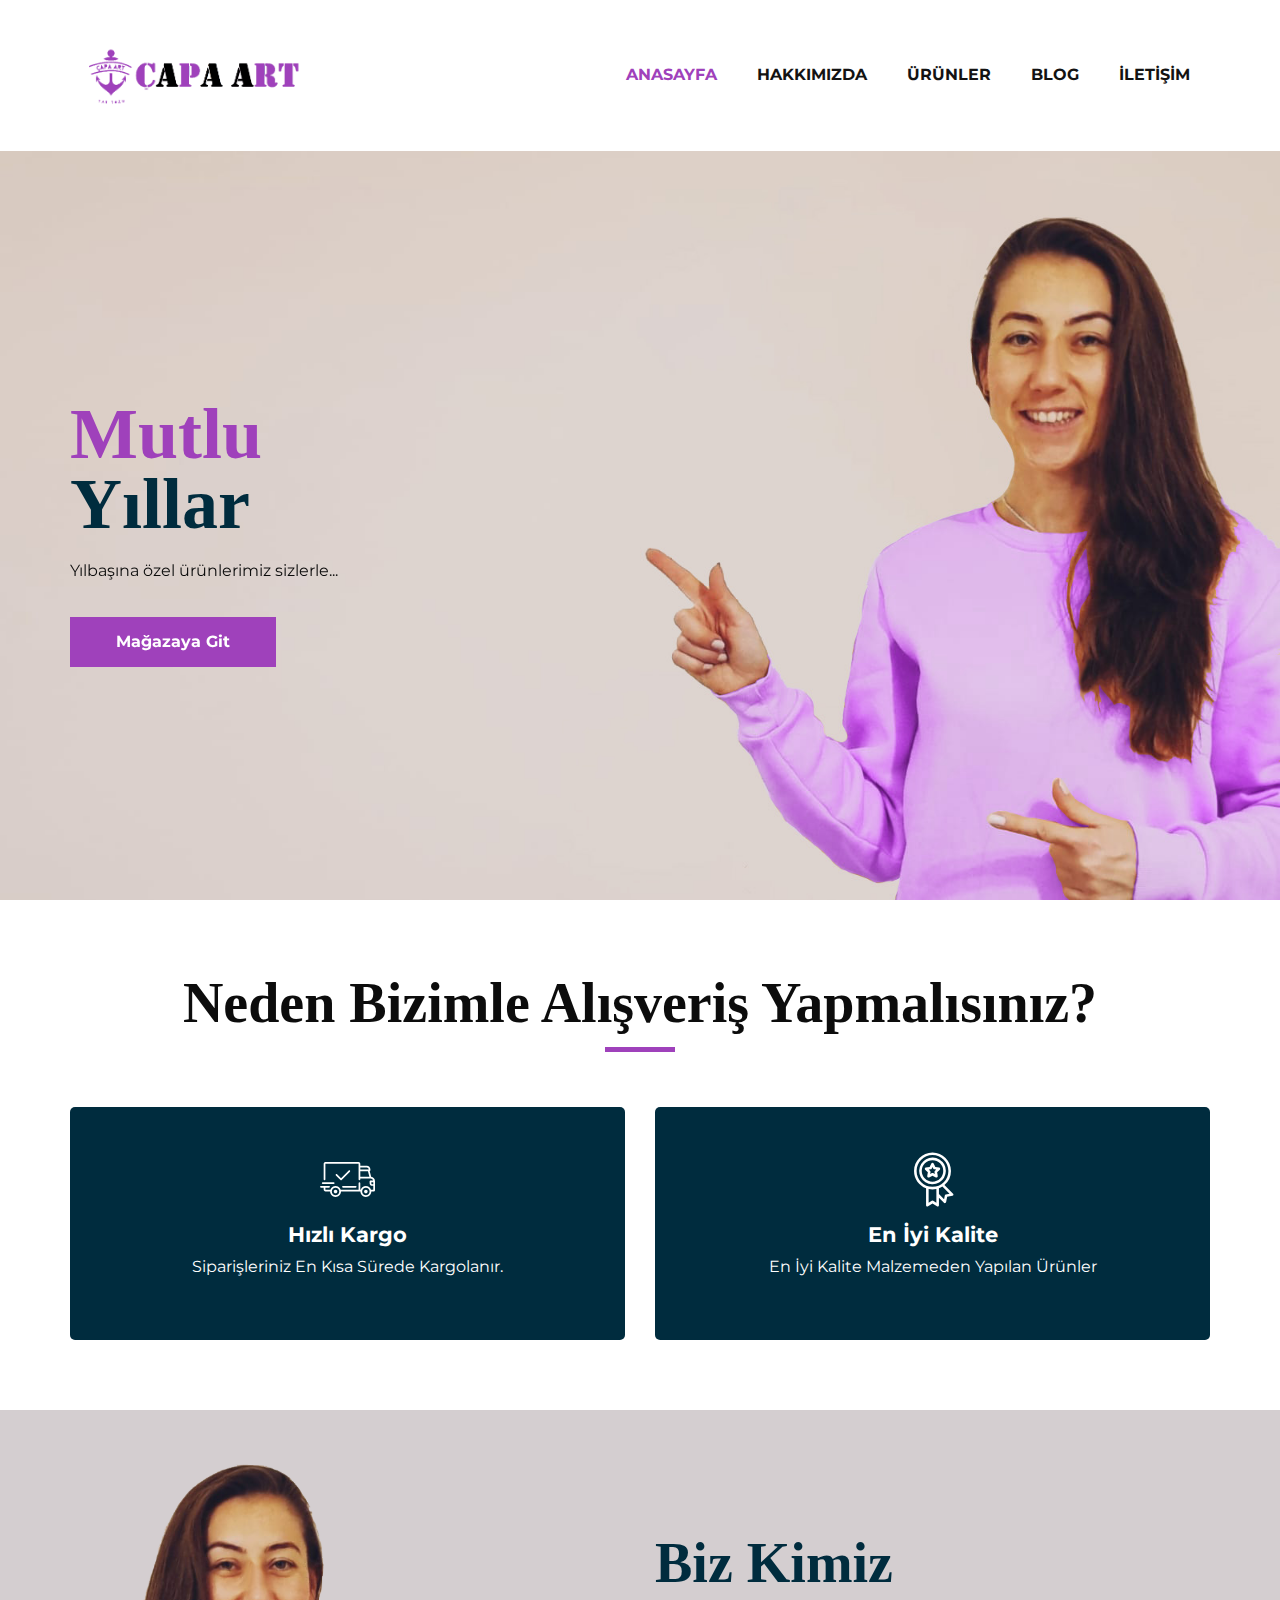
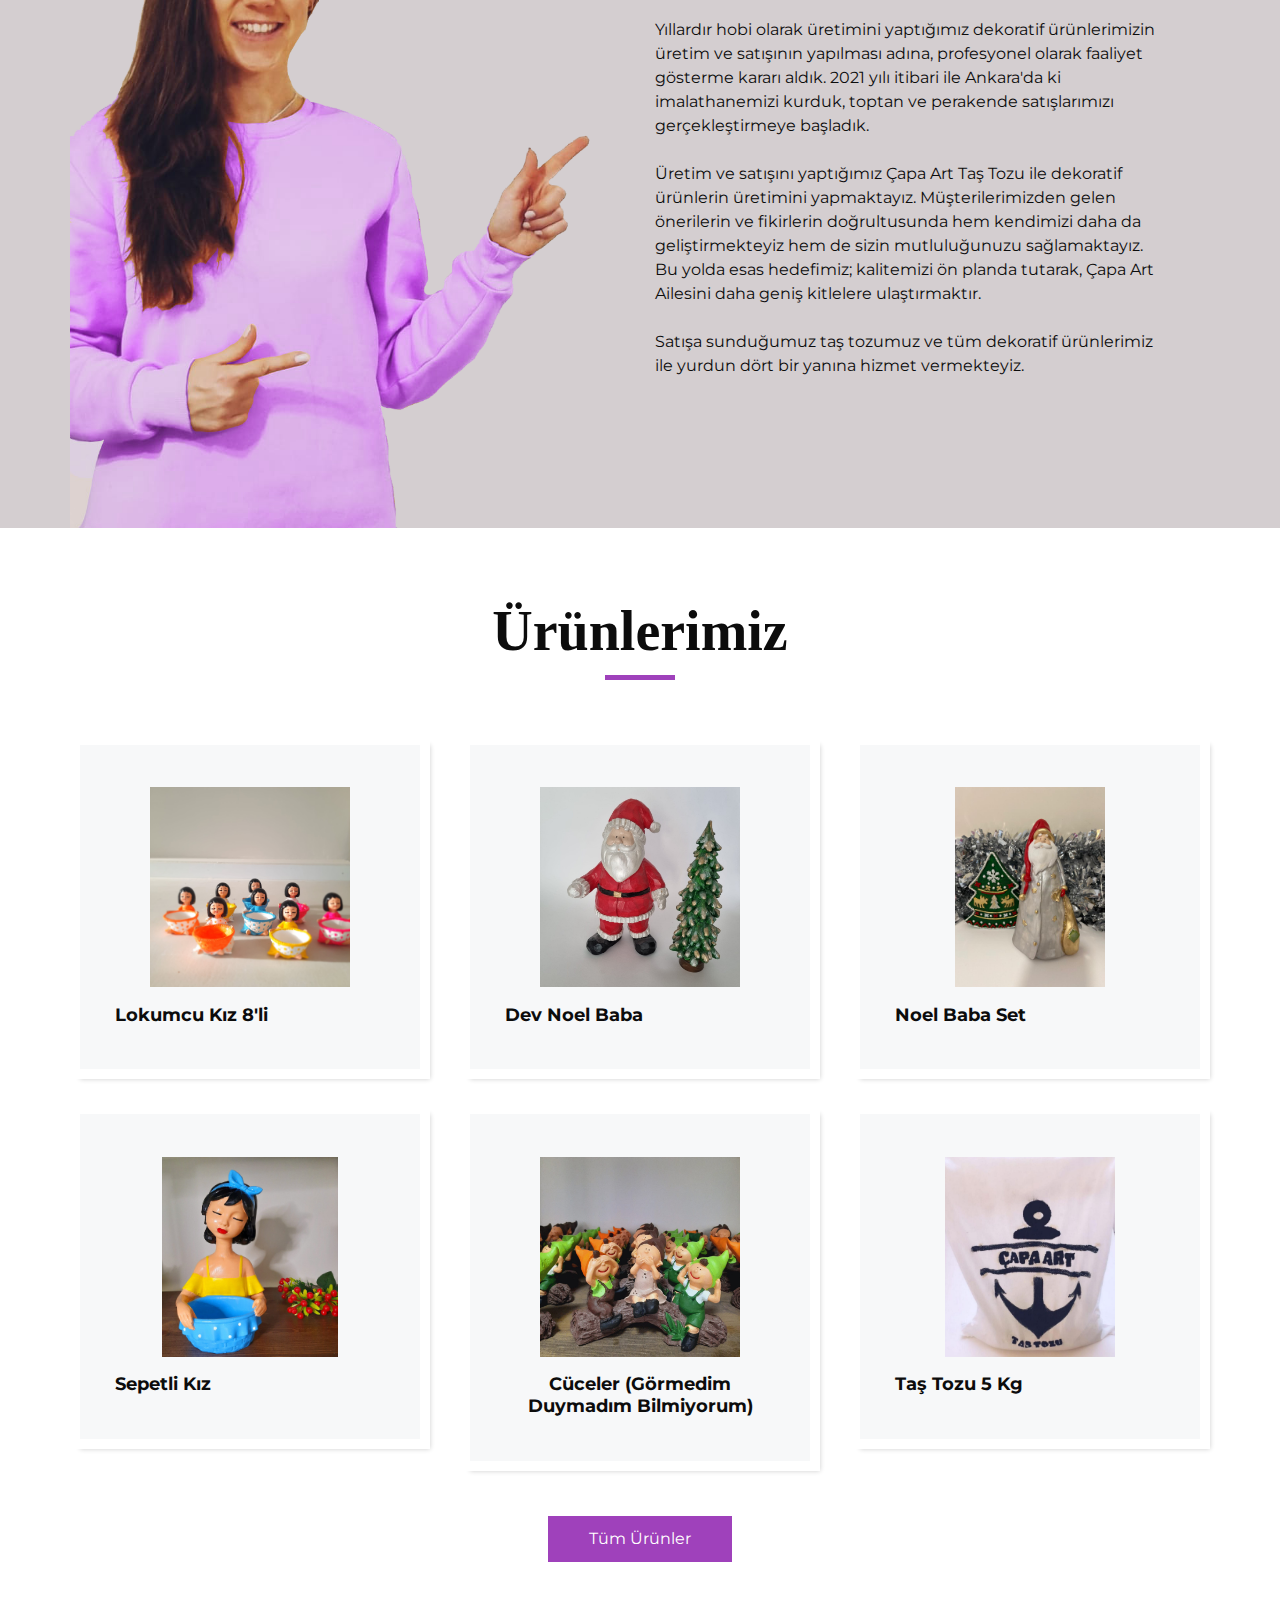
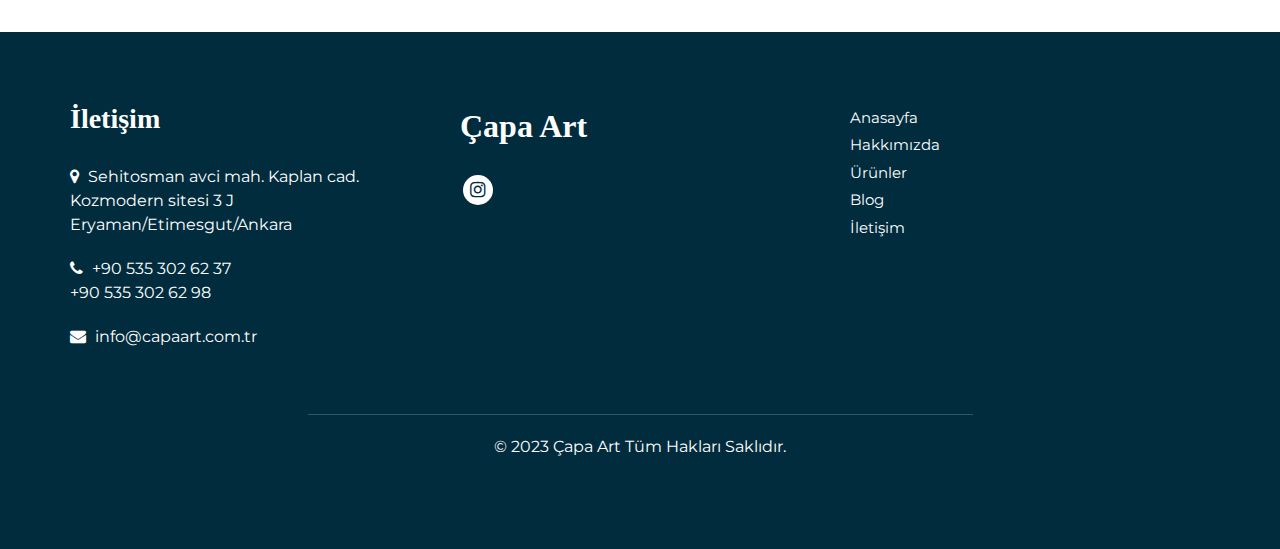
==== commit b14b3a42: "Some bug fixed" ====
--- a/index.html
+++ b/index.html
@@ -285,70 +285,13 @@
                <div class="box">
                   <div class="option_container">
                      <div class="options">
-                        <a href="https://www.trendyol.com/pd/capaart/elma-armut-set-dekorasyon-p-356687159?boutiqueId=61&merchantId=430963&filterOverPriceListings=false" class="option2" target="_blank">
-                           Şimdi Al
-                        </a>
-                     </div>
-                  </div>
-                  <div class="img-box">
-                     <img src="https://cdn.dsmcdn.com/ty539/product/media/images/20220923/1/178693247/575544920/1/1_org_zoom.jpg" alt="">
-                  </div>
-                  <div class="detail-box">
-                     <h5>
-                        Elma Armut Set Dekorasyon
-                     </h5>
-                  </div>
-               </div>
-            </div>
-            <div class="col-sm-6 col-md-4 col-lg-4">
-               <div class="box">
-                  <div class="option_container">
-                     <div class="options">
-                        <a href="https://www.trendyol.com/pd/capaart/uclu-buda-p-132613426?boutiqueId=61&merchantId=430963&filterOverPriceListings=false" class="option2" target="_blank">
-                           Şimdi Al
-                        </a>
-                     </div>
-                  </div>
-                  <div class="img-box">
-                     <img src="https://cdn.dsmcdn.com/ty158/product/media/images/20210815/17/118834728/227393392/0/0_org_zoom.jpg" alt="">
-                  </div>
-                  <div class="detail-box">
-                     <h5>
-                        Üçlü Buda
-                     </h5>
-                  </div>
-               </div>
-            </div>
-            <div class="col-sm-6 col-md-4 col-lg-4">
-               <div class="box">
-                  <div class="option_container">
-                     <div class="options">
-                        <a href="https://www.trendyol.com/pd/capaart/cicekli-kiz-objesi-p-167688982?boutiqueId=61&merchantId=430963&filterOverPriceListings=false" class="option2" target="_blank">
-                           Şimdi Al
-                        </a>
-                     </div>
-                  </div>
-                  <div class="img-box">
-                     <img src="https://cdn.dsmcdn.com/ty209/product/media/images/20211024/21/155697282/273058395/0/0_org_zoom.jpg" alt="">
-                  </div>
-                  <div class="detail-box">
-                     <h5>
-                        Çiçekli Kız Objesi
-                     </h5>
-                  </div>
-               </div>
-            </div>
-            <div class="col-sm-6 col-md-4 col-lg-4">
-               <div class="box">
-                  <div class="option_container">
-                     <div class="options">
-                        <a href="https://www.trendyol.com/capaart/lokumcu-kiz-8-li-p-140455099?boutiqueId=61&merchantId=430963&filterOverPriceListings=false&sav=true" class="option2" target="_blank">
-                           Şimdi Al
-                        </a>
-                     </div>
-                  </div>
-                  <div class="img-box">
-                     <img src="https://cdn.dsmcdn.com/ty296/product/media/images/20220114/17/26692023/238621809/1/1_org_zoom.jpg" alt="">
+                        <a href="https://www.trendyol.com/capaart/lokumcu-kiz-8-li-p-140455099?boutiqueId=61&merchantId=430963&utm_source=influencer" class="option2" target="_blank">
+                           Şimdi Al
+                        </a>
+                     </div>
+                  </div>
+                  <div class="img-box">
+                     <img src="images/lokumcu_kiz.jpeg" alt="">
                   </div>
                   <div class="detail-box">
                      <h5>
@@ -361,36 +304,93 @@
                <div class="box">
                   <div class="option_container">
                      <div class="options">
-                        <a href="https://www.trendyol.com/pd/capaart/fincanli-saksi-p-140512821?boutiqueId=61&merchantId=430963&filterOverPriceListings=false" class="option2" target="_blank">
-                           Şimdi Al
-                        </a>
-                     </div>
-                  </div>
-                  <div class="img-box">
-                     <img src="https://cdn.dsmcdn.com/ty172/product/media/images/20210907/22/127314982/238688054/0/0_org_zoom.jpg" alt="">
-                  </div>
-                  <div class="detail-box">
-                     <h5>
-                        Fincanlı Saksı
-                     </h5>
-                  </div>
-               </div>
-            </div>
-            <div class="col-sm-6 col-md-4 col-lg-4">
-               <div class="box">
-                  <div class="option_container">
-                     <div class="options">
-                        <a href="https://www.trendyol.com/capaart/noel-baba-hediye-p-205269944?boutiqueId=61&merchantId=430963&filterOverPriceListings=false&sav=true" class="option2" target="_blank">
-                           Şimdi Al
-                        </a>
-                     </div>
-                  </div>
-                  <div class="img-box">
-                     <img src="https://cdn.dsmcdn.com/ty269/product/media/images/20211211/9/8690257/334948841/1/1_org_zoom.jpg" alt="">
-                  </div>
-                  <div class="detail-box">
-                     <h5>
-                        Noel Baba Hediye
+                        <a href="https://www.trendyol.com/capaart/dev-noel-baba-yilbasi-p-372219959?boutiqueId=61&merchantId=430963&utm_source=influencer" class="option2" target="_blank">
+                           Şimdi Al
+                        </a>
+                     </div>
+                  </div>
+                  <div class="img-box">
+                     <img src="images/noel_baba.jpeg" alt="">
+                  </div>
+                  <div class="detail-box">
+                     <h5>
+                        Dev Noel Baba
+                     </h5>
+                  </div>
+               </div>
+            </div>
+            <div class="col-sm-6 col-md-4 col-lg-4">
+               <div class="box">
+                  <div class="option_container">
+                     <div class="options">
+                        <a href="https://www.trendyol.com/capaart/noel-baba-set-p-372219821?boutiqueId=61&merchantId=430963&utm_source=influencer" class="option2" target="_blank">
+                           Şimdi Al
+                        </a>
+                     </div>
+                  </div>
+                  <div class="img-box">
+                     <img src="images/noel_baba_set.jpeg" alt="">
+                  </div>
+                  <div class="detail-box">
+                     <h5>
+                        Noel Baba Set
+                     </h5>
+                  </div>
+               </div>
+            </div>
+            <div class="col-sm-6 col-md-4 col-lg-4">
+               <div class="box">
+                  <div class="option_container">
+                     <div class="options">
+                        <a href="https://www.trendyol.com/capaart/sepetli-kiz-dekoratif-p-167688154?boutiqueId=61&merchantId=430963&utm_source=influencer" class="option2" target="_blank">
+                           Şimdi Al
+                        </a>
+                     </div>
+                  </div>
+                  <div class="img-box">
+                     <img src="images/sepetli_kiz.jpeg" alt="">
+                  </div>
+                  <div class="detail-box">
+                     <h5>
+                        Sepetli Kız
+                     </h5>
+                  </div>
+               </div>
+            </div>
+            <div class="col-sm-6 col-md-4 col-lg-4">
+               <div class="box">
+                  <div class="option_container">
+                     <div class="options">
+                        <a href="https://www.trendyol.com/pd/capaart/cuceler-gormedim-duymadim-bilmiyorum-p-221957145?boutiqueId=61&merchantId=430963&utm_source=influencer" class="option2" target="_blank">
+                           Şimdi Al
+                        </a>
+                     </div>
+                  </div>
+                  <div class="img-box">
+                     <img src="images/cuceler.jpeg" alt="">
+                  </div>
+                  <div class="detail-box">
+                     <h5>
+                        Cüceler (Görmedim Duymadım Bilmiyorum)
+                     </h5>
+                  </div>
+               </div>
+            </div>
+            <div class="col-sm-6 col-md-4 col-lg-4">
+               <div class="box">
+                  <div class="option_container">
+                     <div class="options">
+                        <a href="https://www.trendyol.com/capaart/tas-tozu-5-kg-beyaz-renk-p-132623065?boutiqueId=61&merchantId=430963&utm_source=influencer" class="option2" target="_blank">
+                           Şimdi Al
+                        </a>
+                     </div>
+                  </div>
+                  <div class="img-box">
+                     <img src="images/tas_tozu_5kg.jpeg" alt="">
+                  </div>
+                  <div class="detail-box">
+                     <h5>
+                        Taş Tozu 5 Kg
                      </h5>
                   </div>
                </div>
@@ -424,7 +424,7 @@
                      <a href="">
                         <i class="fa fa-phone" aria-hidden="true"></i>
                         <span>
-                           +90 535 302 62 37
+                           +90 535 302 62 37  <br> +90 535 302 62 98
                         </span>
                      </a>
                      <a href="">
@@ -442,20 +442,8 @@
                      Çapa Art
                   </a>
                   <div class="footer_social">
-                     <a href="">
-                        <i class="fa fa-facebook" aria-hidden="true"></i>
-                     </a>
-                     <a href="">
-                        <i class="fa fa-twitter" aria-hidden="true"></i>
-                     </a>
-                     <a href="">
-                        <i class="fa fa-linkedin" aria-hidden="true"></i>
-                     </a>
-                     <a href="">
+                     <a href="https://www.instagram.com/capaart/">
                         <i class="fa fa-instagram" aria-hidden="true"></i>
-                     </a>
-                     <a href="">
-                        <i class="fa fa-pinterest" aria-hidden="true"></i>
                      </a>
                   </div>
                </div>
@@ -483,7 +471,7 @@
          <div class="footer-info">
             <div class="col-lg-7 mx-auto px-0">
                <p>
-                  © 2022 Çapa Art Tüm Hakları Saklıdır.
+                  © 2023 Çapa Art Tüm Hakları Saklıdır.
                </p>
             </div>
          </div>
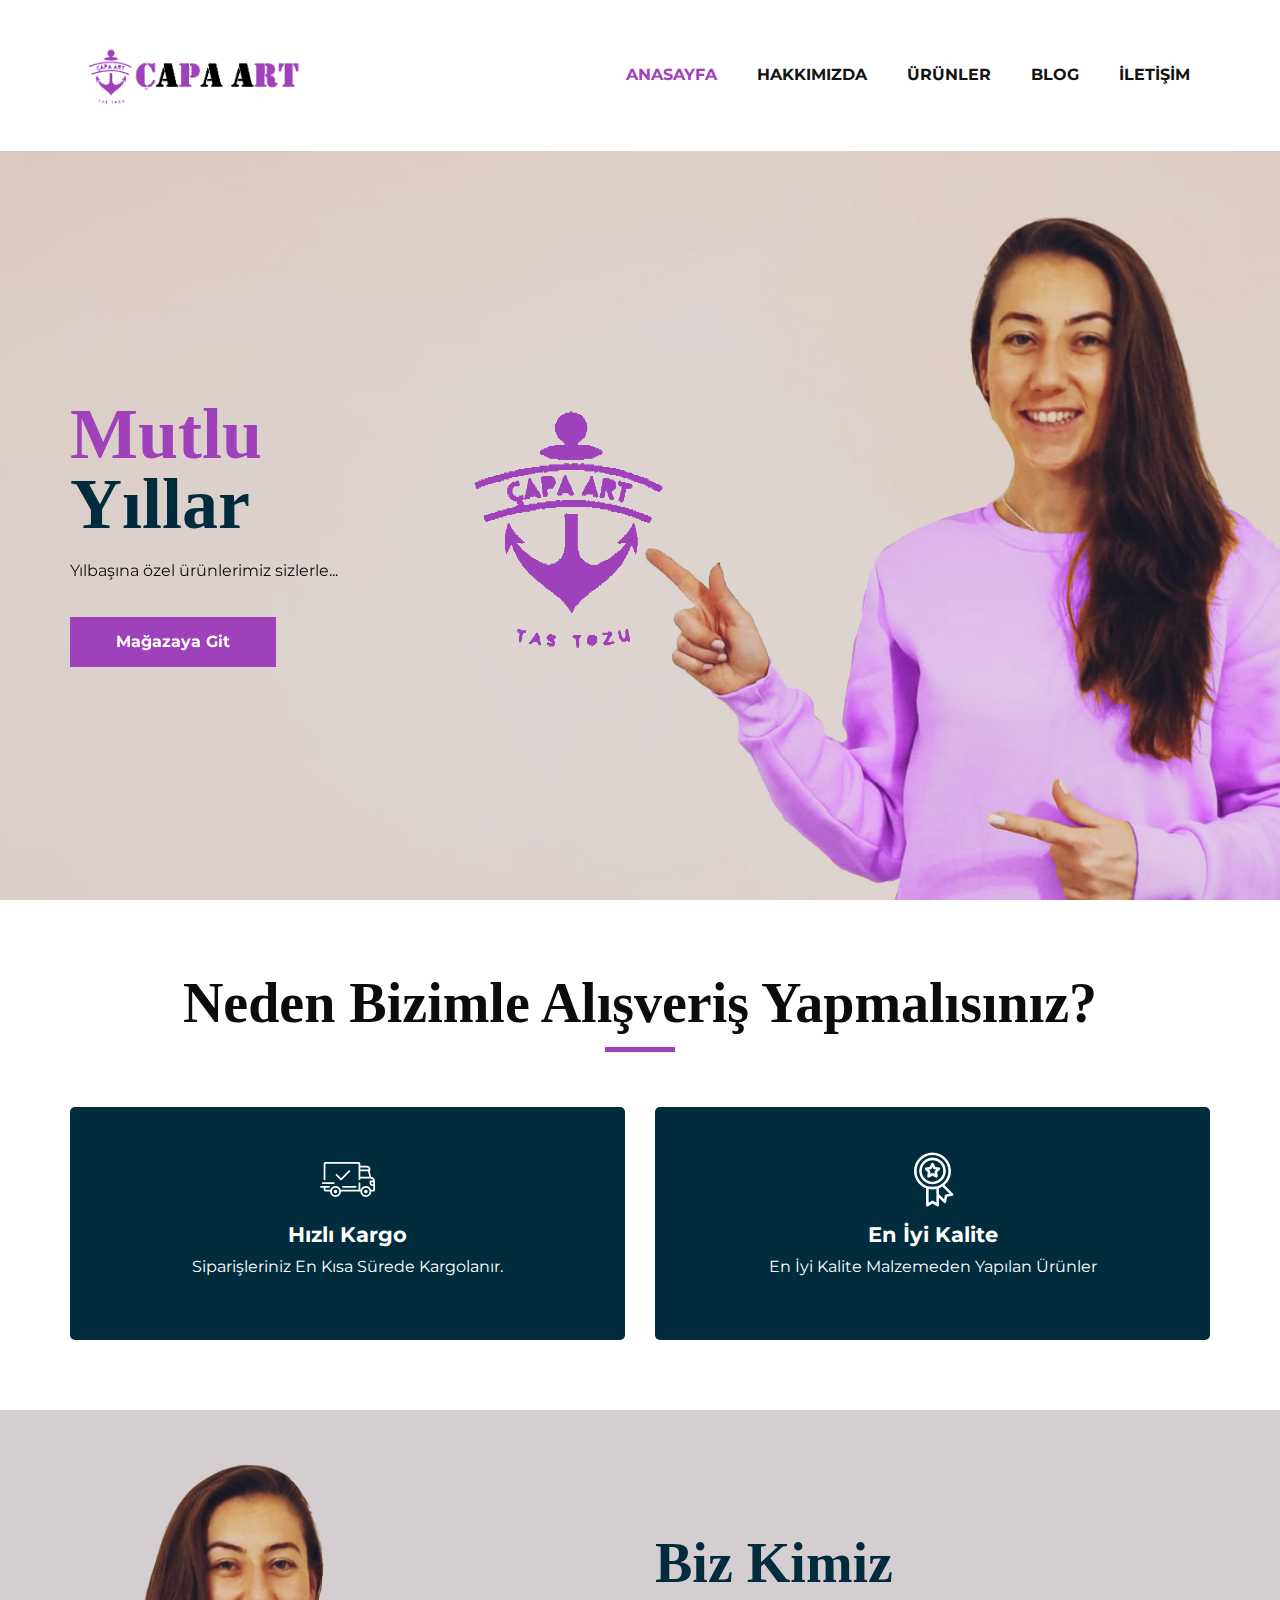
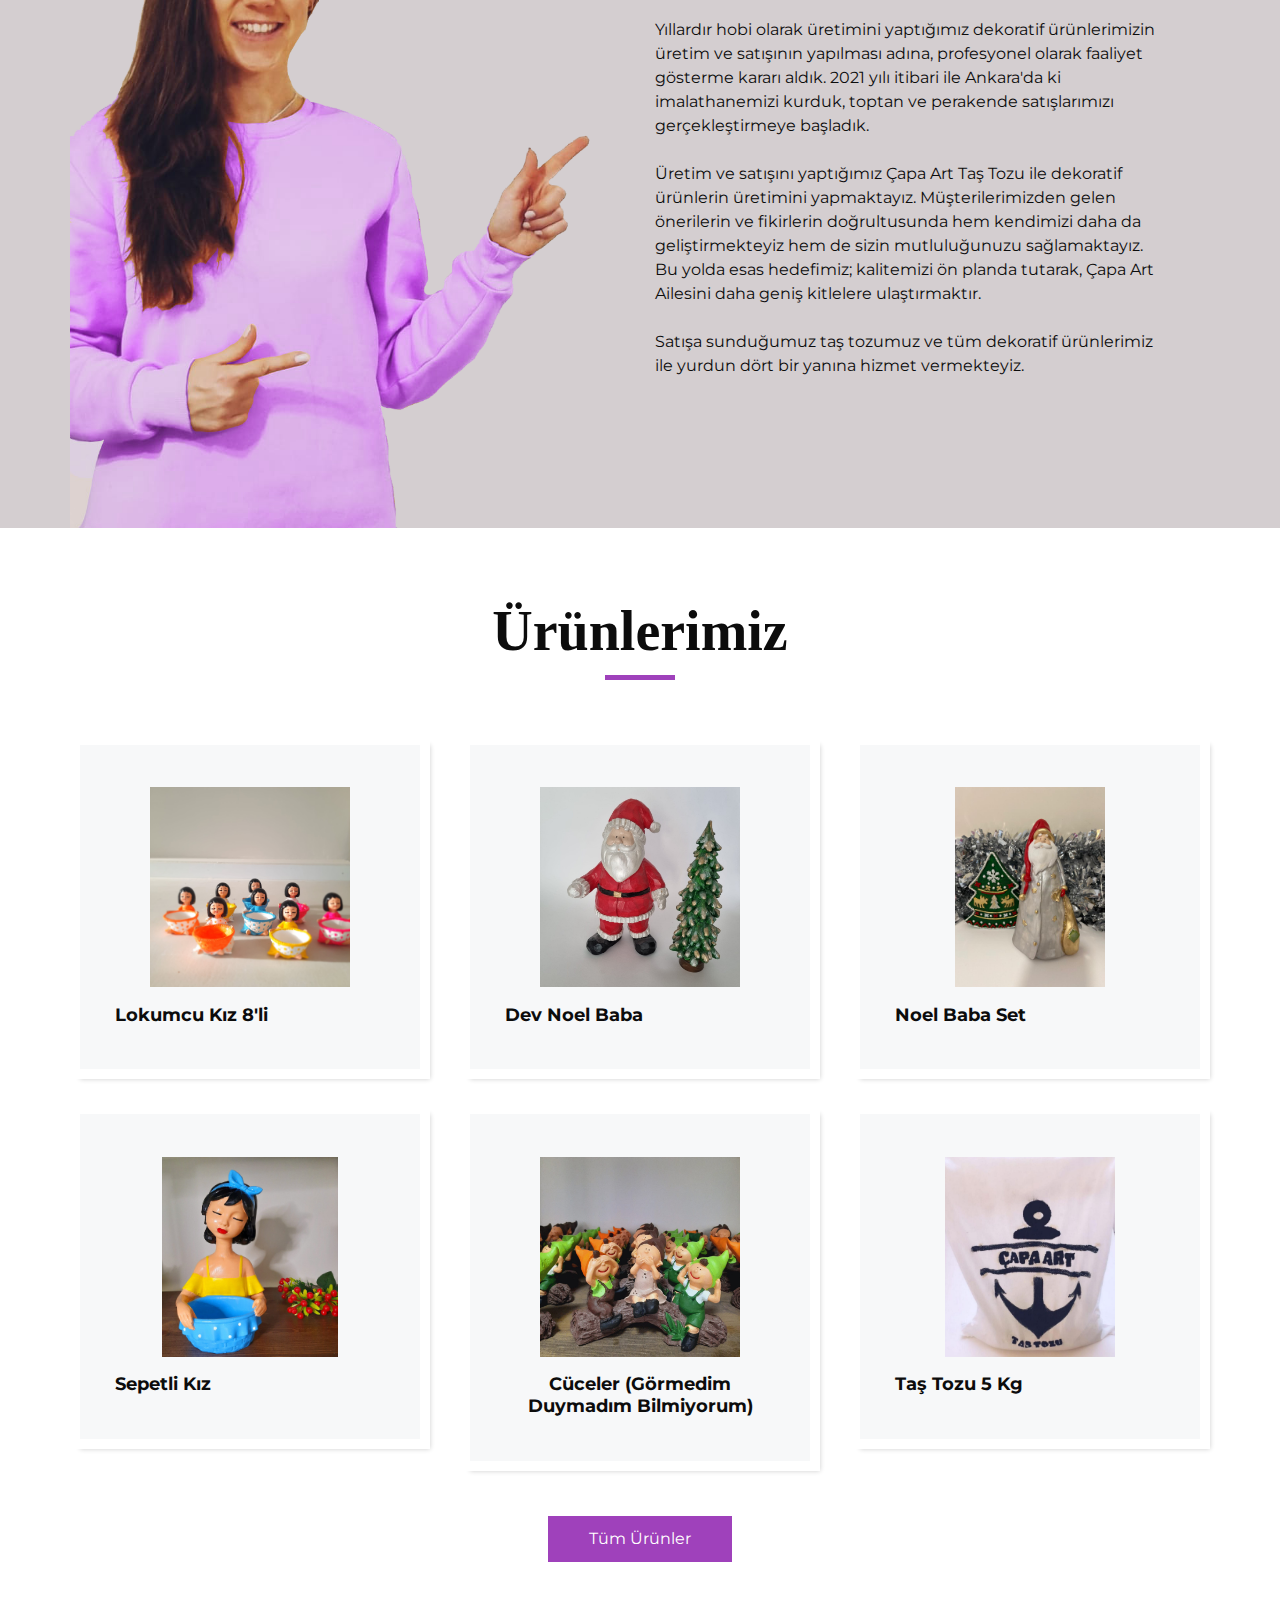
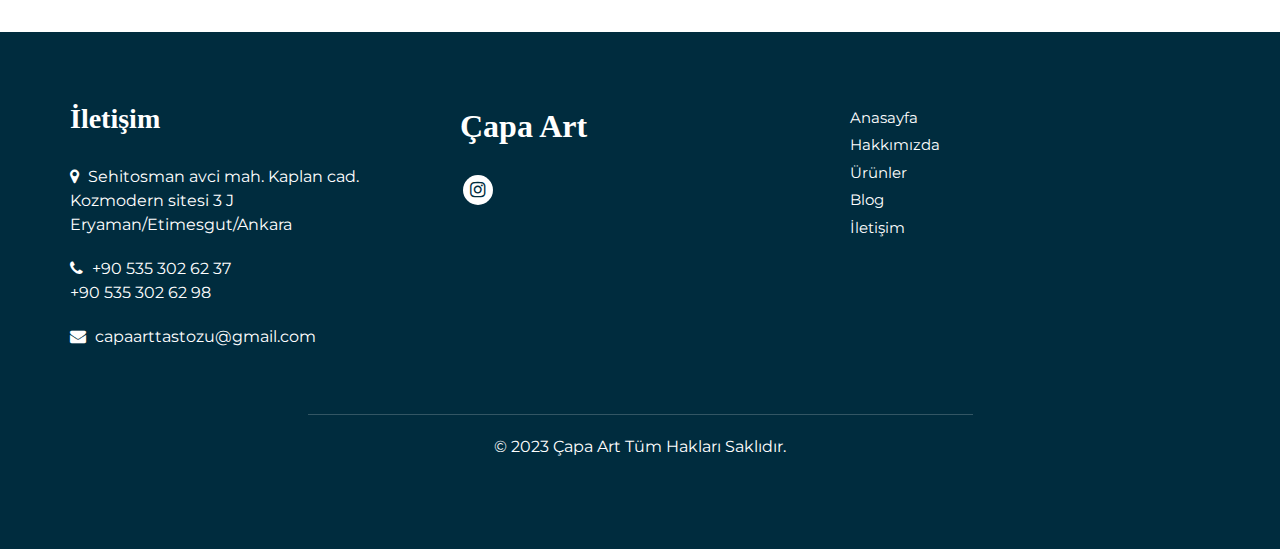
==== commit 22594d40: "Main | Mail changed" ====
--- a/index.html
+++ b/index.html
@@ -69,7 +69,7 @@
                <div class="carousel-item active">
                   <div class="container ">
                      <div class="row">
-                        <div class="col-md-7 col-lg-6 ">
+                        <div class="col-md-4 col-lg-4 ">
                            <div class="detail-box">
                               <h1>
                                  <span>
@@ -87,6 +87,9 @@
                                  </a>
                               </div>
                            </div>
+                        </div>
+                        <div class="col-md-8 col-lg-8">
+                           <img src="images/favicon.png" alt="" style="height: 250px;">
                         </div>
                      </div>
                   </div>
@@ -430,7 +433,7 @@
                      <a href="">
                         <i class="fa fa-envelope" aria-hidden="true"></i>
                         <span>
-                           info@capaart.com.tr
+                           capaarttastozu@gmail.com
                         </span>
                      </a>
                   </div>
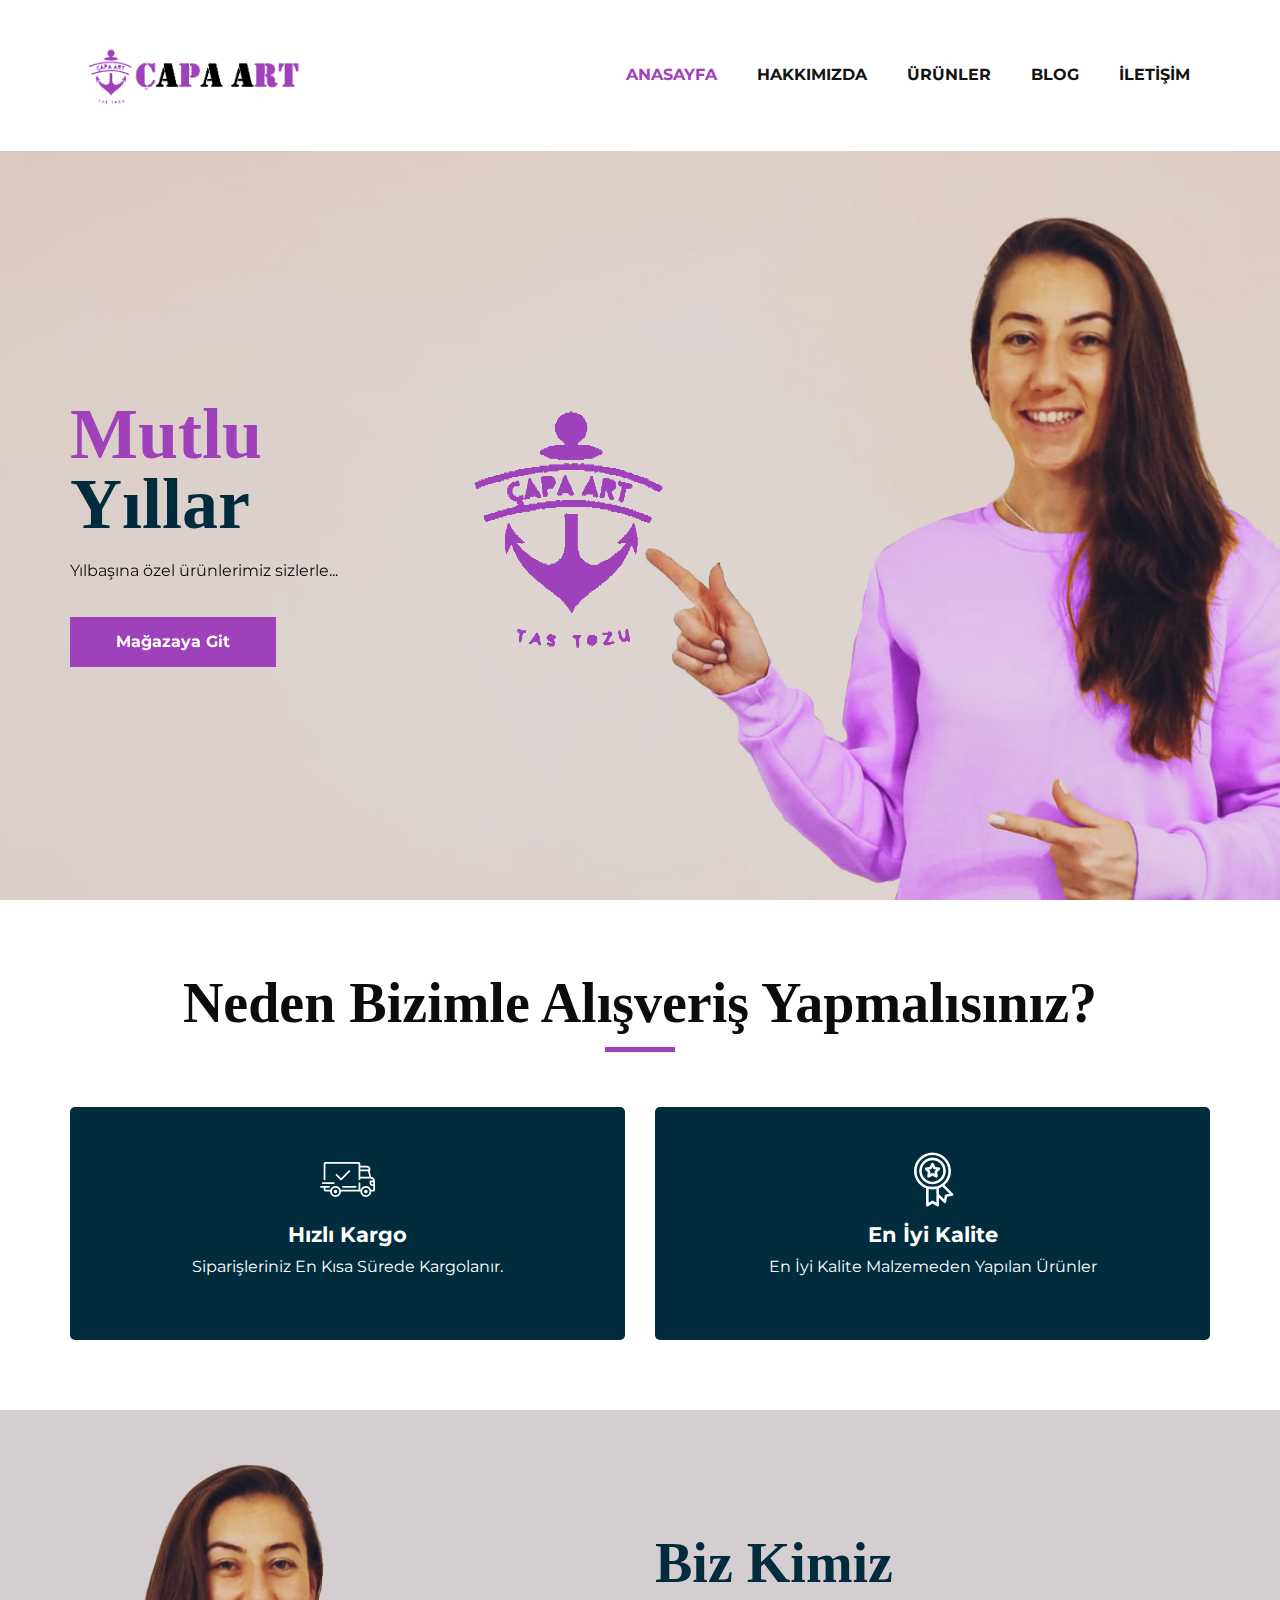
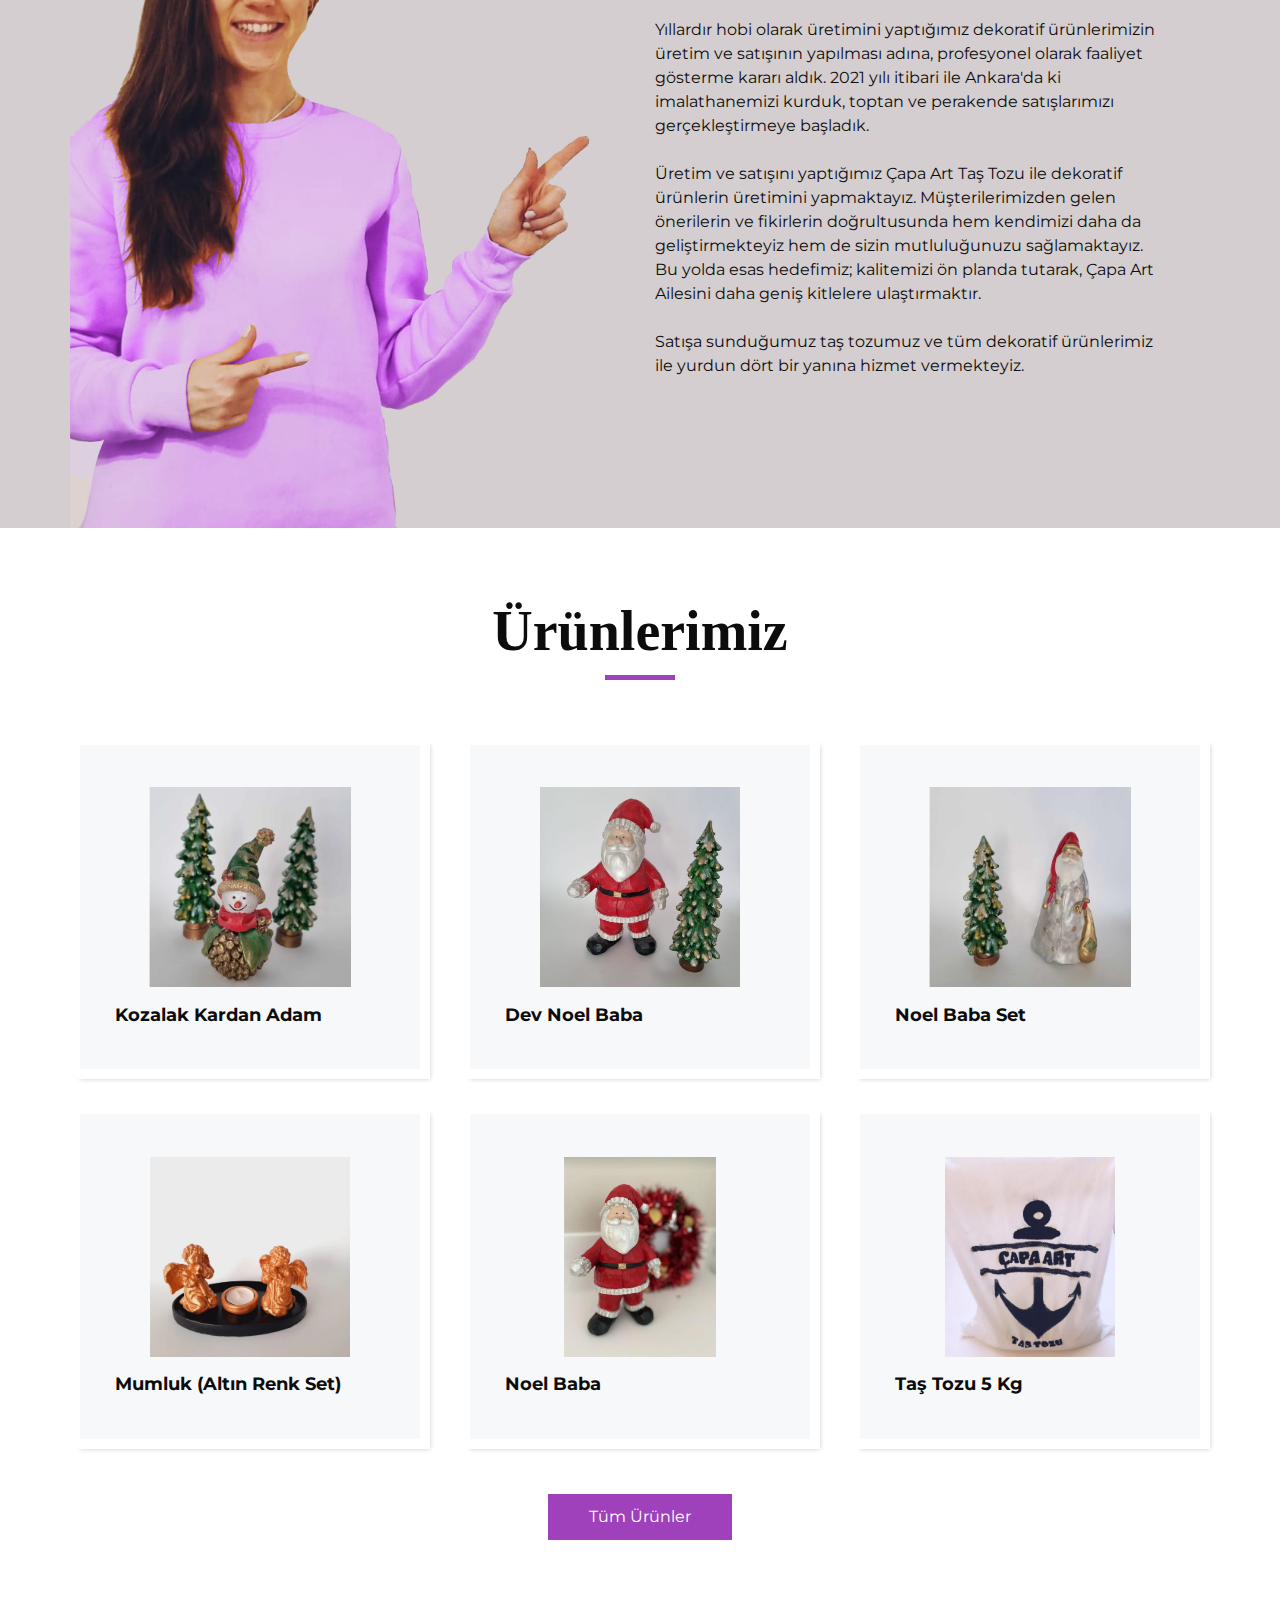
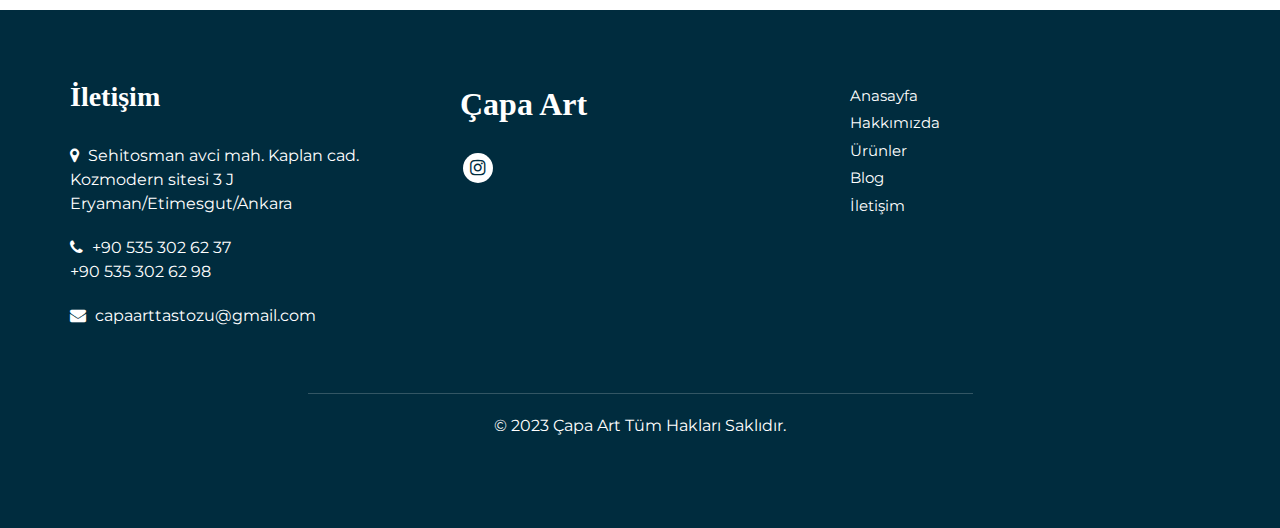
==== commit 40f560e4: "hello" ====
--- a/index.html
+++ b/index.html
@@ -288,17 +288,17 @@
                <div class="box">
                   <div class="option_container">
                      <div class="options">
-                        <a href="https://www.trendyol.com/capaart/lokumcu-kiz-8-li-p-140455099?boutiqueId=61&merchantId=430963&utm_source=influencer" class="option2" target="_blank">
-                           Şimdi Al
-                        </a>
-                     </div>
-                  </div>
-                  <div class="img-box">
-                     <img src="images/lokumcu_kiz.jpeg" alt="">
-                  </div>
-                  <div class="detail-box">
-                     <h5>
-                        Lokumcu Kız 8'li
+                        <a href="https://www.trendyol.com/pd/capaart/kozalak-kardan-adam-yilbasi-p-372219615?boutiqueId=61&merchantId=430963&utm_source=influencer" class="option2" target="_blank">
+                           Şimdi Al
+                        </a>
+                     </div>
+                  </div>
+                  <div class="img-box">
+                     <img src="images/kozalak_kardan_adam.jpg" alt="">
+                  </div>
+                  <div class="detail-box">
+                     <h5>
+                        Kozalak Kardan Adam
                      </h5>
                   </div>
                </div>
@@ -313,7 +313,7 @@
                      </div>
                   </div>
                   <div class="img-box">
-                     <img src="images/noel_baba.jpeg" alt="">
+                     <img src="images/dev_noel_baba.jpeg" alt="">
                   </div>
                   <div class="detail-box">
                      <h5>
@@ -332,7 +332,7 @@
                      </div>
                   </div>
                   <div class="img-box">
-                     <img src="images/noel_baba_set.jpeg" alt="">
+                     <img src="images/noel_baba_set.jpg" alt="">
                   </div>
                   <div class="detail-box">
                      <h5>
@@ -345,36 +345,36 @@
                <div class="box">
                   <div class="option_container">
                      <div class="options">
-                        <a href="https://www.trendyol.com/capaart/sepetli-kiz-dekoratif-p-167688154?boutiqueId=61&merchantId=430963&utm_source=influencer" class="option2" target="_blank">
-                           Şimdi Al
-                        </a>
-                     </div>
-                  </div>
-                  <div class="img-box">
-                     <img src="images/sepetli_kiz.jpeg" alt="">
-                  </div>
-                  <div class="detail-box">
-                     <h5>
-                        Sepetli Kız
-                     </h5>
-                  </div>
-               </div>
-            </div>
-            <div class="col-sm-6 col-md-4 col-lg-4">
-               <div class="box">
-                  <div class="option_container">
-                     <div class="options">
-                        <a href="https://www.trendyol.com/pd/capaart/cuceler-gormedim-duymadim-bilmiyorum-p-221957145?boutiqueId=61&merchantId=430963&utm_source=influencer" class="option2" target="_blank">
-                           Şimdi Al
-                        </a>
-                     </div>
-                  </div>
-                  <div class="img-box">
-                     <img src="images/cuceler.jpeg" alt="">
-                  </div>
-                  <div class="detail-box">
-                     <h5>
-                        Cüceler (Görmedim Duymadım Bilmiyorum)
+                        <a href="https://www.trendyol.com/pd/capaart/mumluk-altin-renk-set-p-212397788?boutiqueId=61&merchantId=430963&utm_source=influencer" class="option2" target="_blank">
+                           Şimdi Al
+                        </a>
+                     </div>
+                  </div>
+                  <div class="img-box">
+                     <img src="images/mumluk.jpg" alt="">
+                  </div>
+                  <div class="detail-box">
+                     <h5>
+                        Mumluk (Altın Renk Set)
+                     </h5>
+                  </div>
+               </div>
+            </div>
+            <div class="col-sm-6 col-md-4 col-lg-4">
+               <div class="box">
+                  <div class="option_container">
+                     <div class="options">
+                        <a href="https://www.trendyol.com/pd/capaart/noel-baba-hediye-p-205269944?boutiqueId=61&merchantId=430963&utm_source=influencer" class="option2" target="_blank">
+                           Şimdi Al
+                        </a>
+                     </div>
+                  </div>
+                  <div class="img-box">
+                     <img src="images/noel_baba.jpg" alt="">
+                  </div>
+                  <div class="detail-box">
+                     <h5>
+                        Noel Baba
                      </h5>
                   </div>
                </div>
